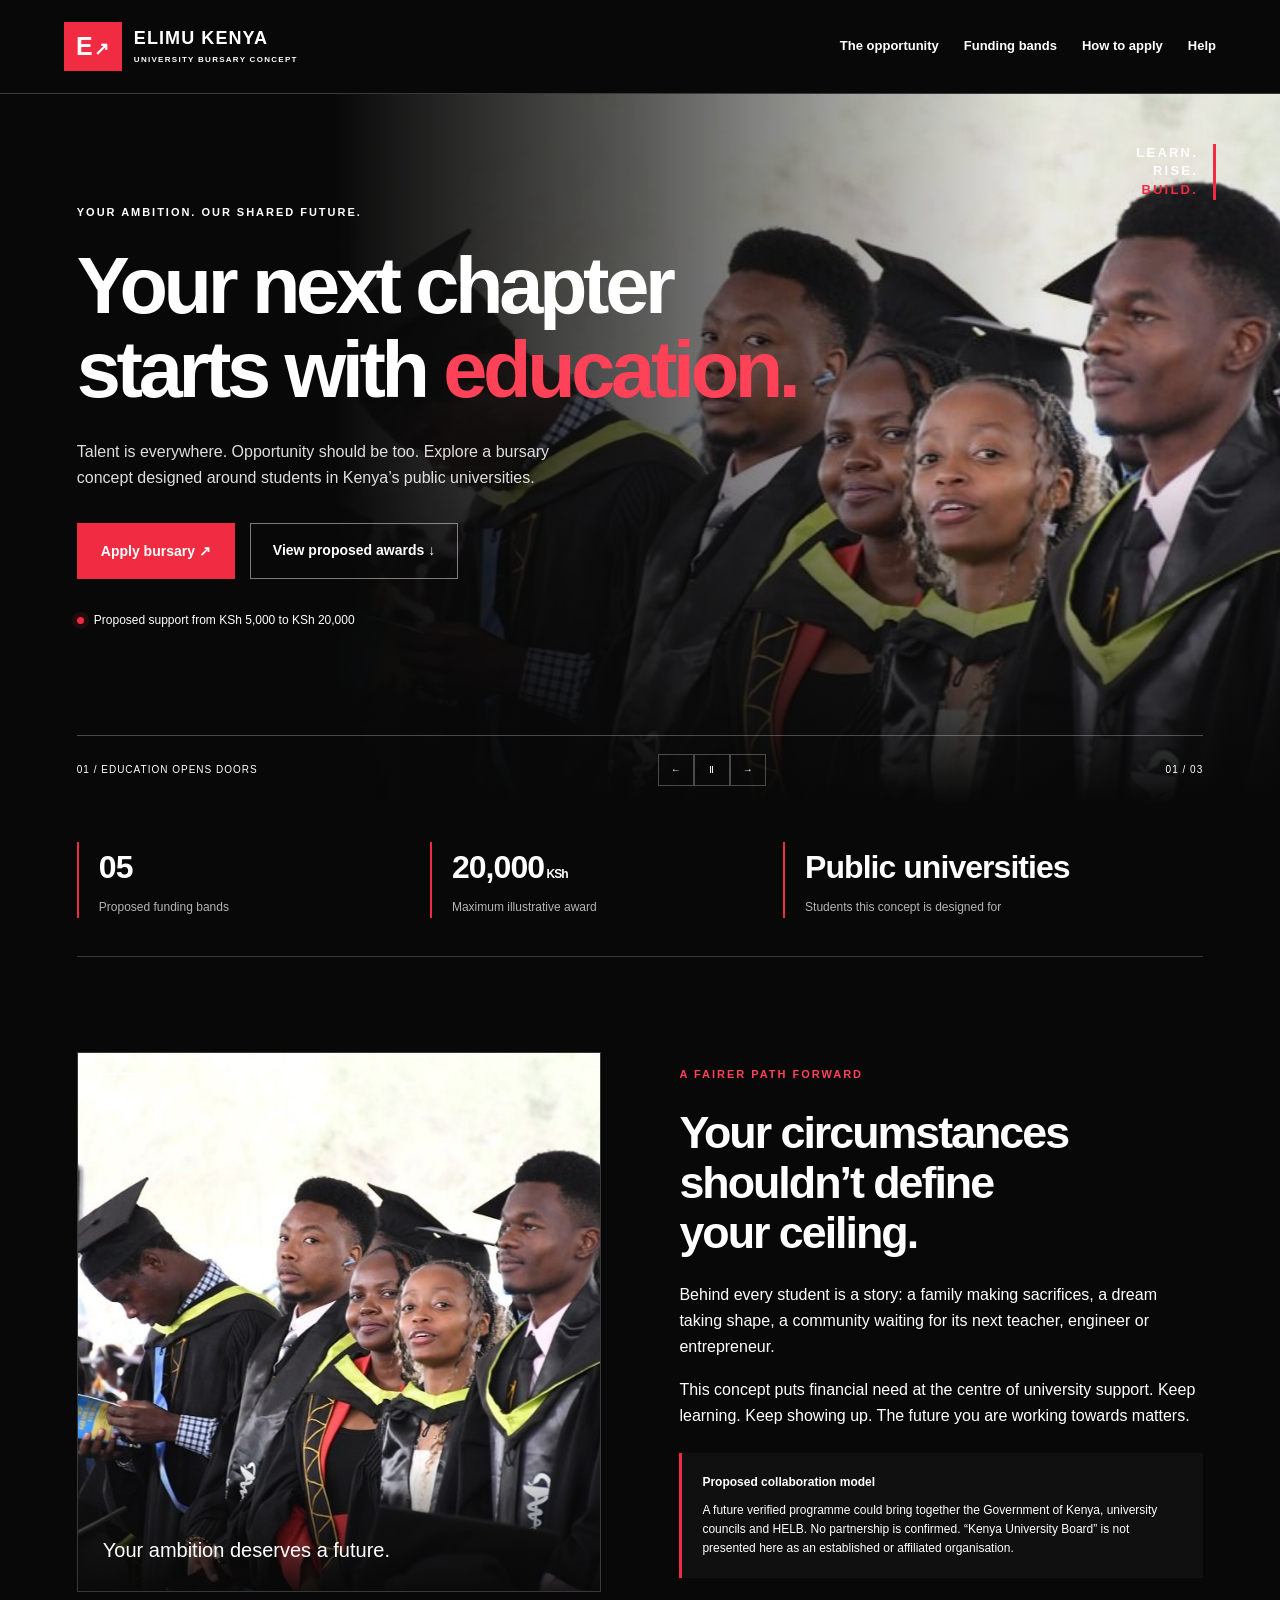
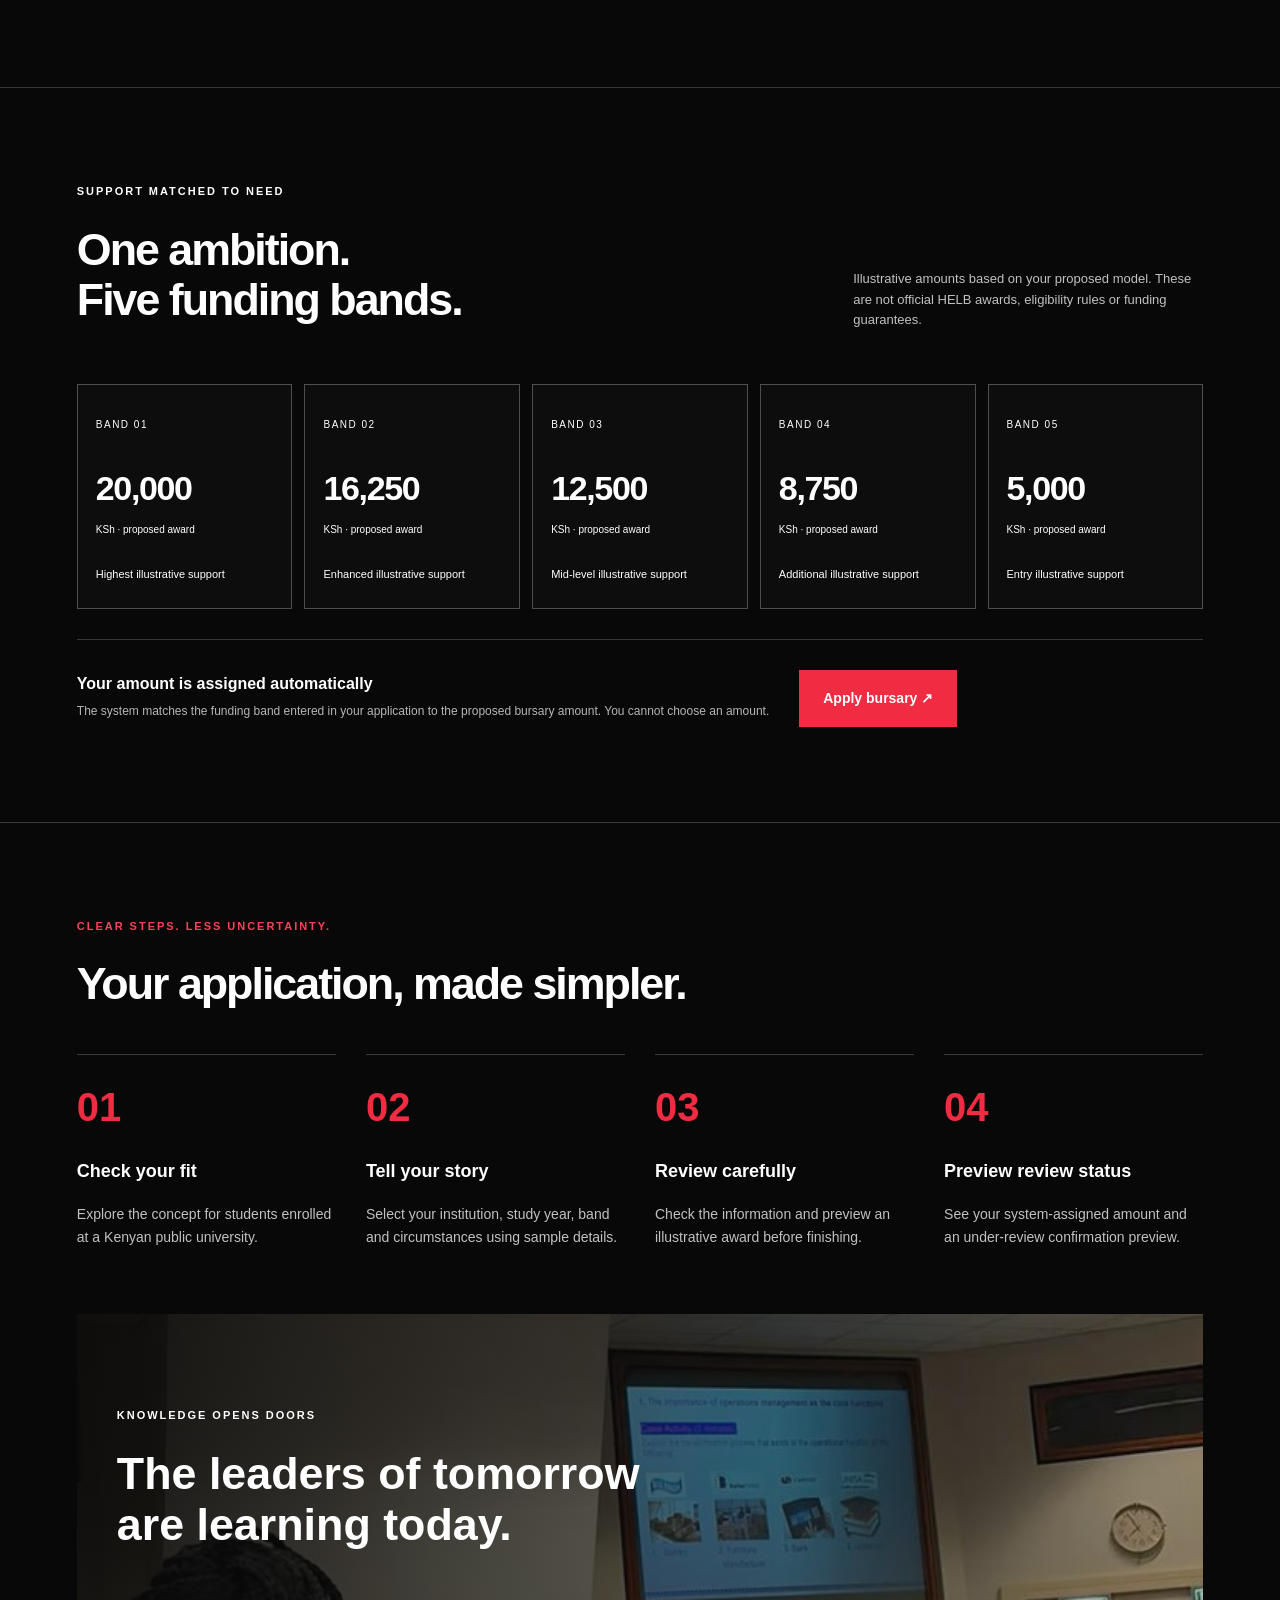
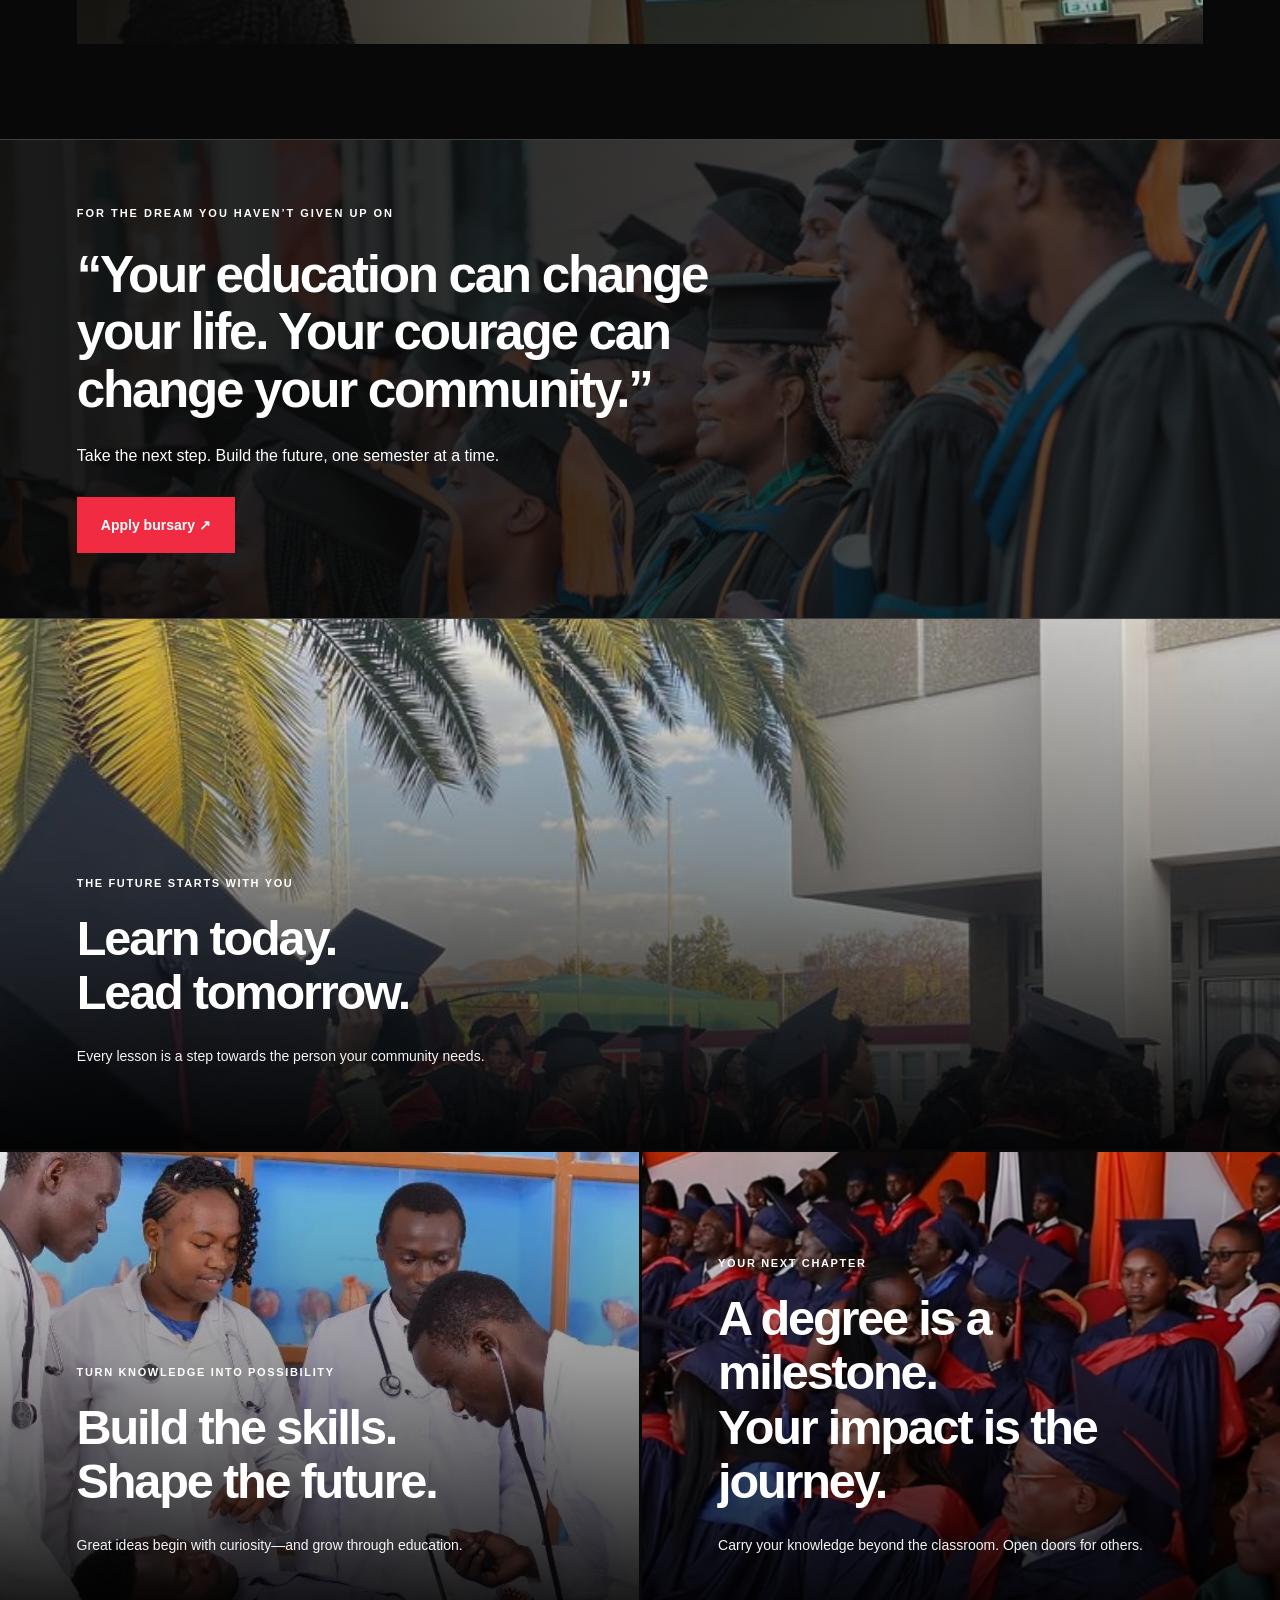
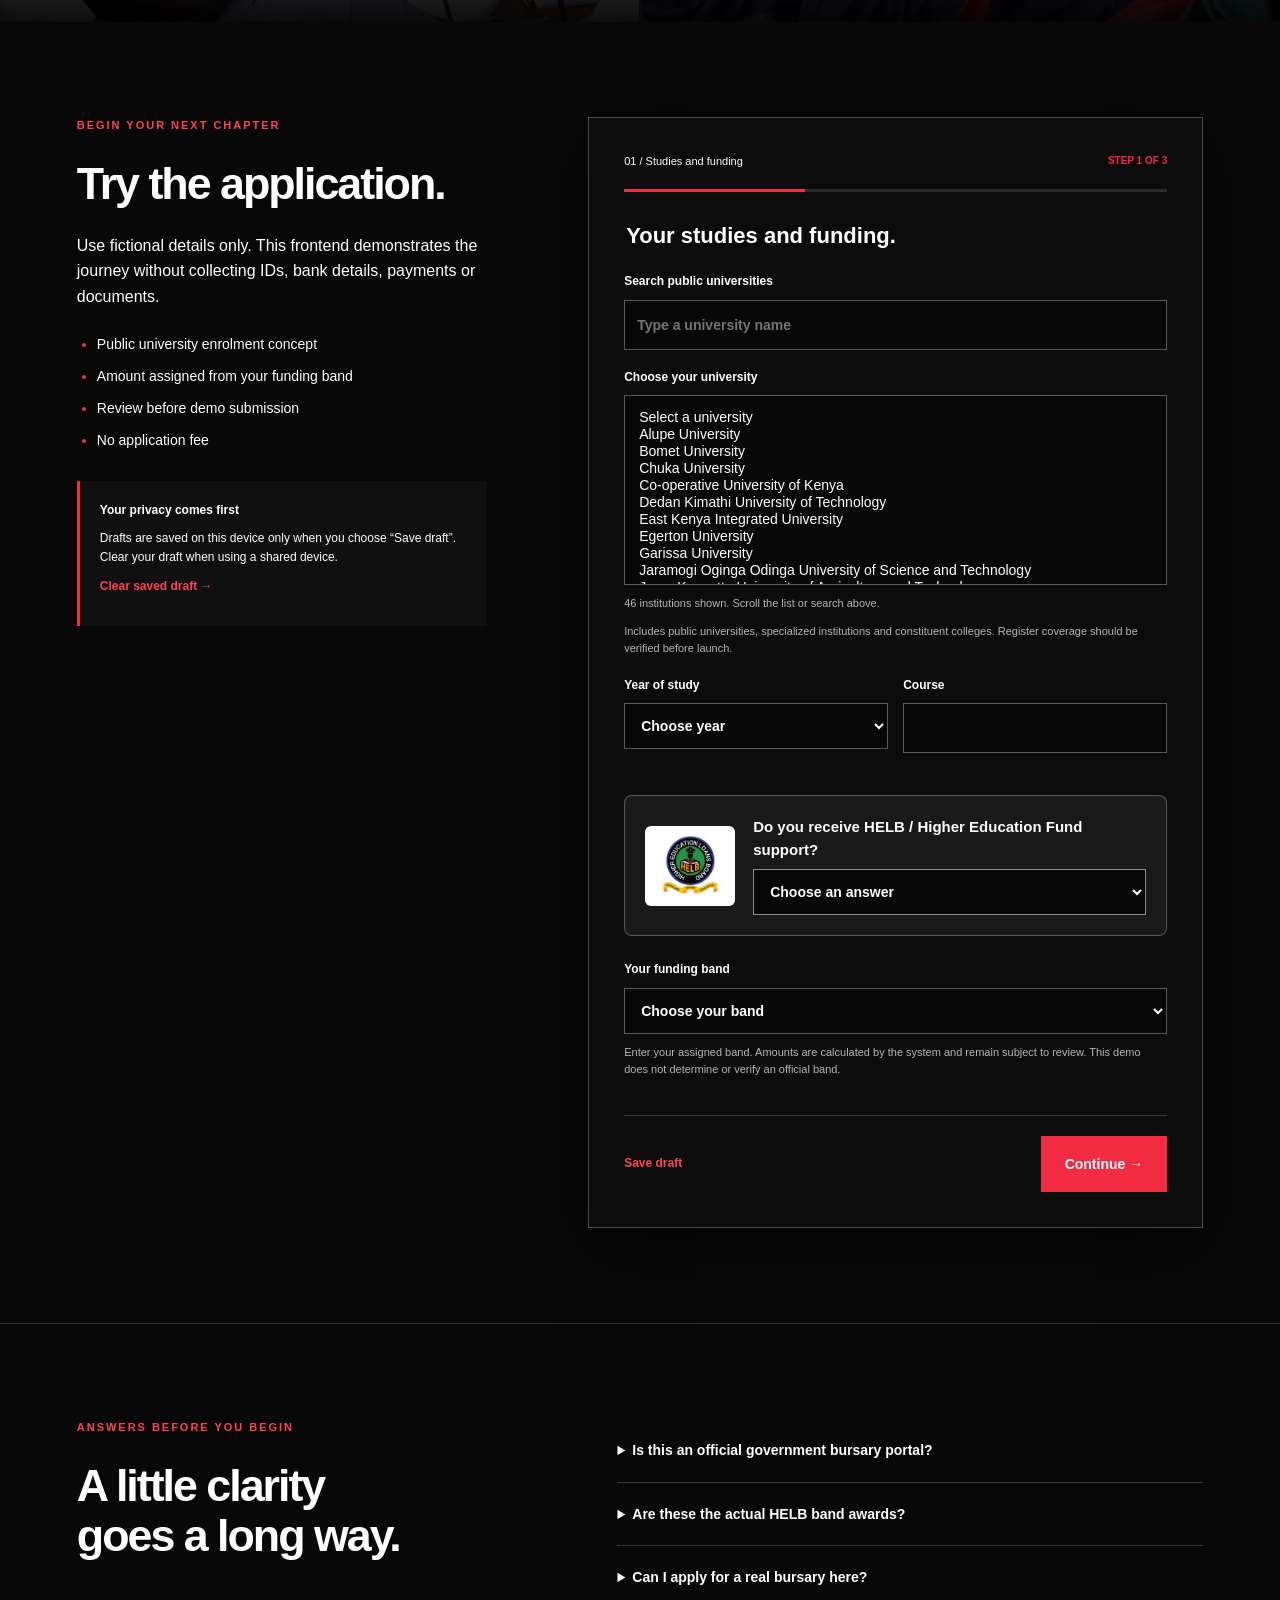
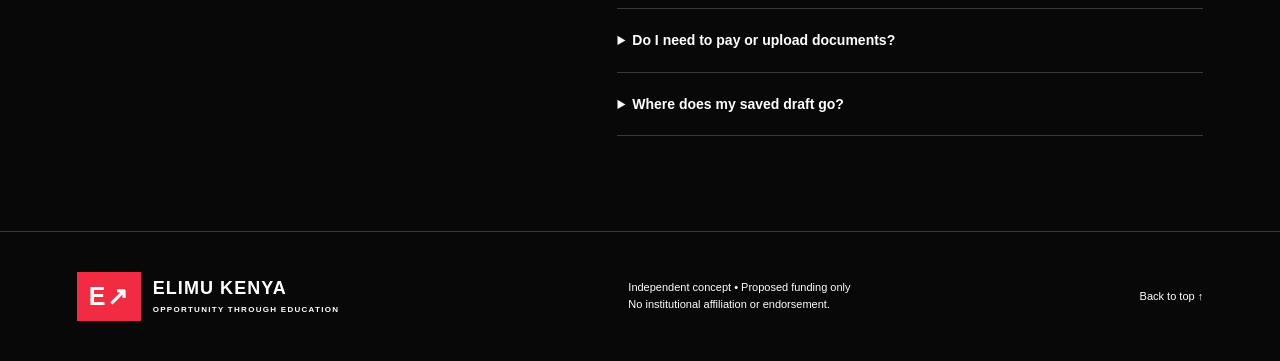
==== Elimu-Kenya-Refined/Elimu-Kenya/index.html @ ae382df0 "Add files via upload" ====
<!DOCTYPE html>

<html lang="en"><head><meta charset="utf-8"/><meta content="width=device-width,initial-scale=1" name="viewport"/><meta content="An independent Kenyan university bursary application concept. Demonstration only." name="description"/><title>Elimu Kenya | University Bursary Concept</title><link href="styles.css" rel="stylesheet"/></head><body>

<header><a class="brand" href="#home"><span class="mark">E<span>↗</span></span><span>ELIMU KENYA<small>UNIVERSITY BURSARY CONCEPT</small></span></a><button aria-controls="nav" aria-expanded="false" aria-label="Toggle navigation" id="menu">☰</button><nav id="nav"><a href="#opportunity">The opportunity</a><a href="#funding">Funding bands</a><a href="#process">How to apply</a><a href="#faq">Help</a></nav></header>
<main><section class="hero" id="home"><div class="hero-photo"><img alt="University graduates together" id="heroImage" src="assets/graduates-outdoors.jpg"/></div><div class="grid-overlay"></div><div class="hero-stamp">LEARN.<br/>RISE.<br/><span>BUILD.</span></div><div class="hero-content"><p class="eyebrow">YOUR AMBITION. OUR SHARED FUTURE.</p><h1>Your next chapter<br/>starts with <em>education.</em></h1><p class="intro">Talent is everywhere. Opportunity should be too. Explore a bursary concept designed around students in Kenya’s public universities.</p><div class="actions"><a class="button" href="#apply">Apply bursary ↗</a><a class="outline" href="#funding">View proposed awards ↓</a></div><div class="hero-note"><span class="pulse"></span>Proposed support from KSh 5,000 to KSh 20,000</div></div><div class="hero-bottom"><span>01 / EDUCATION OPENS DOORS</span><div><button aria-label="Previous photo" id="prev">←</button><button aria-label="Pause slideshow" id="pause">Ⅱ</button><button aria-label="Next photo" id="next">→</button></div><span id="slideCount">01 / 03</span></div></section>
<section class="stats"><div><b>05</b><span>Proposed funding bands</span></div><div><b>20,000<small> KSh</small></b><span>Maximum illustrative award</span></div><div><b>Public universities</b><span>Students this concept is designed for</span></div></section>
<section class="split section" id="opportunity"><div class="image-card"><img alt="University graduates together" loading="lazy" src="assets/graduates-outdoors.jpg"/><span>Your ambition deserves a future.</span></div><div><p class="eyebrow red">A FAIRER PATH FORWARD</p><h2>Your circumstances<br/>shouldn’t define<br/>your ceiling.</h2><p>Behind every student is a story: a family making sacrifices, a dream taking shape, a community waiting for its next teacher, engineer or entrepreneur.</p><p>This concept puts financial need at the centre of university support. Keep learning. Keep showing up. The future you are working towards matters.</p><div class="notice"><b>Proposed collaboration model</b><p>A future verified programme could bring together the Government of Kenya, university councils and HELB. No partnership is confirmed. “Kenya University Board” is not presented here as an established or affiliated organisation.</p></div></div></section>
<section class="funding section" id="funding"><div class="section-top"><div><p class="eyebrow">SUPPORT MATCHED TO NEED</p><h2>One ambition.<br/>Five funding bands.</h2></div><p>Illustrative amounts based on your proposed model. These are not official HELB awards, eligibility rules or funding guarantees.</p></div><div class="bands"><article class="band"><span>BAND 01</span><b>20,000</b><small>KSh · proposed award</small><p>Highest illustrative support</p></article><article class="band"><span>BAND 02</span><b>16,250</b><small>KSh · proposed award</small><p>Enhanced illustrative support</p></article><article class="band"><span>BAND 03</span><b>12,500</b><small>KSh · proposed award</small><p>Mid-level illustrative support</p></article><article class="band"><span>BAND 04</span><b>8,750</b><small>KSh · proposed award</small><p>Additional illustrative support</p></article><article class="band"><span>BAND 05</span><b>5,000</b><small>KSh · proposed award</small><p>Entry illustrative support</p></article></div><div class="calculator"><div><b>Your amount is assigned automatically</b><p>The system matches the funding band entered in your application to the proposed bursary amount. You cannot choose an amount.</p></div><a class="button" href="#apply">Apply bursary ↗</a></div></section>
<section class="section" id="process"><p class="eyebrow red">CLEAR STEPS. LESS UNCERTAINTY.</p><h2>Your application, made simpler.</h2><div class="steps"><article><span>01</span><h3>Check your fit</h3><p>Explore the concept for students enrolled at a Kenyan public university.</p></article><article><span>02</span><h3>Tell your story</h3><p>Select your institution, study year, band and circumstances using sample details.</p></article><article><span>03</span><h3>Review carefully</h3><p>Check the information and preview an illustrative award before finishing.</p></article><article><span>04</span><h3>Preview review status</h3><p>See your system-assigned amount and an under-review confirmation preview.</p></article></div><div class="learning-banner"><img alt="Students learning together" loading="lazy" src="assets/lecture-room.jpg"/><div><p class="eyebrow">KNOWLEDGE OPENS DOORS</p><h3>The leaders of tomorrow<br/>are learning today.</h3></div></div></section>
<section class="quote"><img alt="Students at a graduation ceremony" loading="lazy" src="assets/graduation-line.jpg"/><div><p class="eyebrow">FOR THE DREAM YOU HAVEN’T GIVEN UP ON</p><h2>“Your education can change<br/>your life. Your courage can<br/>change your community.”</h2><p>Take the next step. Build the future, one semester at a time.</p><a class="button" href="#apply">Apply bursary ↗</a></div></section>
<section aria-label="Education and tomorrow’s leaders" class="education-scenes"><article class="education-scene scene-wide"><img alt="Graduation procession" loading="lazy" src="assets/graduation-procession.jpg"/><div class="scene-copy"><p class="eyebrow">THE FUTURE STARTS WITH YOU</p><h2>Learn today.<br/>Lead tomorrow.</h2><p>Every lesson is a step towards the person your community needs.</p></div></article><article class="education-scene"><img alt="Students building practical skills" loading="lazy" src="assets/practical-learning.jpg"/><div class="scene-copy"><p class="eyebrow">TURN KNOWLEDGE INTO POSSIBILITY</p><h2>Build the skills.<br/>Shape the future.</h2><p>Great ideas begin with curiosity—and grow through education.</p></div></article><article class="education-scene"><img alt="Graduates celebrating achievement" loading="lazy" src="assets/graduates-ceremony.jpg"/><div class="scene-copy"><p class="eyebrow">YOUR NEXT CHAPTER</p><h2>A degree is a milestone.<br/>Your impact is the journey.</h2><p>Carry your knowledge beyond the classroom. Open doors for others.</p></div></article></section><section class="section application" id="apply"><div><p class="eyebrow red">BEGIN YOUR NEXT CHAPTER</p><h2>Try the application.</h2><p>Use fictional details only. This frontend demonstrates the journey without collecting IDs, bank details, payments or documents.</p><ul class="checklist"><li>Public university enrolment concept</li><li>Amount assigned from your funding band</li><li>Review before demo submission</li><li>No application fee</li></ul><div class="notice"><b>Your privacy comes first</b><p>Drafts are saved on this device only when you choose “Save draft”. Clear your draft when using a shared device.</p><button class="text-button" id="clearDraft">Clear saved draft →</button></div></div><div class="form-card"><div class="progress"><span id="stepLabel">01 / Student details</span><b id="stepNumber">STEP 1 OF 3</b></div><div class="progress-line"><span id="progressBar"></span></div><form id="application"><fieldset data-step="0"><legend>Your studies and funding.</legend><label>Search public universities<input aria-controls="universityList" id="universitySearch" placeholder="Type a university name" type="search"/></label><label>Choose your university<select id="universityList" name="university" required="" size="6"><option value="">Select a university</option><option>Alupe University</option><option>Bomet University</option><option>Chuka University</option><option>Co-operative University of Kenya</option><option>Dedan Kimathi University of Technology</option><option>East Kenya Integrated University</option><option>Egerton University</option><option>Garissa University</option><option>Jaramogi Oginga Odinga University of Science and Technology</option><option>Jomo Kenyatta University of Agriculture and Technology</option><option>Kaimosi Friends University</option><option>Karatina University</option><option>Kenya Advanced Institute of Science and Technology</option><option>Kenyatta University</option><option>Kibabii University</option><option>Kirinyaga University</option><option>Kisii University</option><option>Koitalel Samoei University College</option><option>Laikipia University</option><option>Maasai Mara University</option><option>Machakos University</option><option>Mama Ngina University College</option><option>Maseno University</option><option>Masinde Muliro University of Science and Technology</option><option>Meru University of Science and Technology</option><option>Moi University</option><option>Multimedia University of Kenya</option><option>Murang’a University of Technology</option><option>National Defence University-Kenya</option><option>National Intelligence and Research University</option><option>National Police Service University</option><option>Nyandarua University College</option><option>Open University of Kenya</option><option>Pwani University</option><option>Rongo University</option><option>South Eastern Kenya University</option><option>Taita Taveta University</option><option>Technical University of Kenya</option><option>Technical University of Mombasa</option><option>Tharaka University</option><option>Tom Mboya University</option><option>Turkana University College</option><option>University of Eldoret</option><option>University of Embu</option><option>University of Kabianga</option><option>University of Nairobi</option></select></label><p class="hint" id="universityCount" role="status"></p><p class="hint">Includes public universities, specialized institutions and constituent colleges. Register coverage should be verified before launch.</p><div class="form-grid"><label>Year of study<select name="year" required=""><option value="">Choose year</option><option>Year 1</option><option>Year 2</option><option>Year 3</option><option>Year 4</option><option>Year 5</option><option>Year 6</option><option>Postgraduate</option></select></label><label>Course<input maxlength="120" name="course" required="" type="text"/></label></div><div class="helb-question"><img alt="Higher Education Loans Board (HELB) logo" src="assets/helb-logo.jpg"/><label>Do you receive HELB / Higher Education Fund support?<select name="helb" required=""><option value="">Choose an answer</option><option>Yes</option><option>No</option><option>Application pending</option></select></label></div><label>Your funding band<select id="formBand" name="band" required=""><option value="">Choose your band</option><option value="1">Band 1</option><option value="2">Band 2</option><option value="3">Band 3</option><option value="4">Band 4</option><option value="5">Band 5</option></select></label><p class="hint">Enter your assigned band. Amounts are calculated by the system and remain subject to review. This demo does not determine or verify an official band.</p></fieldset><fieldset data-step="1" hidden=""><legend>Your personal and family details.</legend><label>Full name<input autocomplete="name" maxlength="120" name="student" required="" type="text"/></label><div class="form-grid"><label>Year of birth<input max="2026" maxlength="120" min="1900" name="birthYear" required="" type="number"/></label><label>Phone number<input autocomplete="tel" maxlength="120" name="phone" pattern="[+]?[0-9 ()-]{{9,20}}" required="" type="tel"/></label></div><label>Email address<input autocomplete="email" maxlength="120" name="email" required="" type="email"/></label><label>Home county<select name="county" required=""><option value="">Choose county</option><option>Baringo</option><option>Bomet</option><option>Bungoma</option><option>Busia</option><option>Elgeyo-Marakwet</option><option>Embu</option><option>Garissa</option><option>Homa Bay</option><option>Isiolo</option><option>Kajiado</option><option>Kakamega</option><option>Kericho</option><option>Kiambu</option><option>Kilifi</option><option>Kirinyaga</option><option>Kisii</option><option>Kisumu</option><option>Kitui</option><option>Kwale</option><option>Laikipia</option><option>Lamu</option><option>Machakos</option><option>Makueni</option><option>Mandera</option><option>Marsabit</option><option>Meru</option><option>Migori</option><option>Mombasa</option><option>Murang’a</option><option>Nairobi</option><option>Nakuru</option><option>Nandi</option><option>Narok</option><option>Nyamira</option><option>Nyandarua</option><option>Nyeri</option><option>Samburu</option><option>Siaya</option><option>Taita Taveta</option><option>Tana River</option><option>Tharaka-Nithi</option><option>Trans Nzoia</option><option>Turkana</option><option>Uasin Gishu</option><option>Vihiga</option><option>Wajir</option><option>West Pokot</option></select></label><div class="form-grid"><label>Sub-county<input maxlength="120" name="subcounty" required="" type="text"/></label><label>Town / village<input maxlength="120" name="town" required="" type="text"/></label><label>Location<input maxlength="120" name="location" required="" type="text"/></label><label>Sub-location<input maxlength="120" name="sublocation" required="" type="text"/></label></div><label>Parent or guardian full name<input maxlength="120" name="guardian" required="" type="text"/></label><label>Relationship<select name="relationship" required=""><option value="">Choose relationship</option><option>Mother</option><option>Father</option><option>Guardian</option></select></label><label>Financial circumstances<select name="condition" required=""><option value="">Choose circumstance</option><option>Low household income</option><option>Loss of household income</option><option>Additional learning or accessibility costs</option><option>Limited family support</option><option>Other financial challenges</option></select></label><label>Additional information (optional)<textarea maxlength="600" name="story" placeholder="Use fictional details for this demo." rows="3"></textarea></label></fieldset><fieldset data-step="2" hidden=""><legend>Review your application.</legend><dl id="review"></dl><label class="checkbox"><input name="consent" required="" type="checkbox"/> I confirm these sample details and understand this is a demo with no real submission or email notifications.</label></fieldset><p id="formStatus" role="status"></p><div class="form-actions"><button class="outline dark" hidden="" id="back" type="button">← Back</button><button class="text-button" id="save" type="button">Save draft</button><button class="button" id="continue" type="button">Continue →</button></div></form><div hidden="" id="success"><span class="success-icon">✓</span><p class="eyebrow red">APPLICATION RECEIVED · DEMO</p><h3>Your application is under review.</h3><div class="assigned-award"><span>System-assigned proposed bursary</span><strong id="successAmount"></strong></div><p id="successMessage"></p><p id="reference"></p><p class="hint">This is a preview of the confirmation flow. No application has been transmitted, no review is taking place and no email has been sent. Funding and payment dates require approval.</p><button class="button" id="print">Print receipt</button><button class="text-button" id="restart">Start again →</button></div></div></section>
<section class="section faq" id="faq"><div><p class="eyebrow red">ANSWERS BEFORE YOU BEGIN</p><h2>A little clarity<br/>goes a long way.</h2></div><div><details><summary>Is this an official government bursary portal?</summary><p>No. Elimu Kenya is an independent design prototype. It is not affiliated with the Government of Kenya, HELB or a university council.</p></details><details><summary>Are these the actual HELB band awards?</summary><p>No. These five amounts are illustrative figures requested for this concept. They are not official loan, scholarship or bursary entitlements.</p></details><details><summary>Can I apply for a real bursary here?</summary><p>No. This frontend only creates a demo receipt in your browser. Check funding opportunities directly with your university or the relevant official institution.</p></details><details><summary>Do I need to pay or upload documents?</summary><p>No. This demo requests no fees, ID copies, banking information or uploads.</p></details><details><summary>Where does my saved draft go?</summary><p>Only into this browser’s local storage when you press Save draft. Clear it using the button beside the application form.</p></details></div></section></main><footer><a class="brand" href="#home"><span class="mark">E↗</span><span>ELIMU KENYA<small>OPPORTUNITY THROUGH EDUCATION</small></span></a><p>Independent concept • Proposed funding only<br/>No institutional affiliation or endorsement.</p><a href="#home">Back to top ↑</a></footer><script src="app.js"></script></body></html>
---- Elimu-Kenya-Refined/Elimu-Kenya/styles.css ----
:root{--red:#ce182c;--black:#111;--white:#fff}*{box-sizing:border-box}html{scroll-behavior:smooth;scroll-padding-top:105px}body{margin:0;font-family:Arial,Helvetica,sans-serif;color:var(--black);background:white;line-height:1.6}a{color:inherit;text-decoration:none}button,input,select,textarea{font:inherit}button,a,input,select,textarea{outline-offset:5px}button{cursor:pointer}img{width:100%;height:100%;object-fit:cover;filter:grayscale(1)}.demo{background:#111;color:white;text-align:center;font-size:11px;letter-spacing:.06em;padding:9px 15px}header{padding:23px 5%;display:flex;align-items:center;justify-content:space-between;border-bottom:1px solid #1112;background:white;position:sticky;top:0;z-index:20}.brand{display:flex;gap:12px;align-items:center;font-weight:800;letter-spacing:.06em;font-size:18px;line-height:1.3}.brand small{display:block;font-size:8px;letter-spacing:.16em;margin-top:5px}.mark{background:var(--red);color:white;padding:8px 12px;font-size:25px}.mark span{font-size:18px}nav{display:flex;align-items:center;gap:25px;font-size:13px;font-weight:bold}.button{display:inline-flex;align-items:center;justify-content:center;background:var(--red);color:white;border:1px solid var(--red);padding:16px 23px;font-weight:bold;font-size:14px;transition:transform .2s,background .2s}.button:hover{background:#a60e20;transform:translateY(-2px)}.small{padding:12px 16px;font-size:12px}#menu{display:none}.hero{background:#111;color:white;position:relative;min-height:650px;overflow:hidden}.hero-photo{position:absolute;inset:0 0 0 30%}.hero-photo:after{content:'';position:absolute;inset:0;background:linear-gradient(90deg,#111 0%,#111a 45%,#1114),linear-gradient(0deg,#111b,transparent 40%)}.hero-photo img{animation:drift 12s ease-in-out infinite alternate;transition:opacity .25s}.grid-overlay{position:absolute;inset:0;background-image:linear-gradient(#fff05 1px,transparent 1px),linear-gradient(90deg,#fff05 1px,transparent 1px);background-size:80px 80px;pointer-events:none}.hero-content{position:relative;padding:80px 6% 100px;max-width:920px}.eyebrow{font-size:11px;letter-spacing:.18em;font-weight:800;margin:0 0 23px}.red{color:var(--red)}h1{font-size:clamp(43px,5.6vw,78px);line-height:1.06;letter-spacing:-.055em;margin:0 0 27px}em{font-style:normal;color:var(--red)}.intro{max-width:490px;font-size:16px;color:#fffd}.actions{display:flex;gap:15px;margin:32px 0}.outline{display:inline-flex;padding:15px 22px;border:1px solid #fff7;background:transparent;color:white;font-weight:bold;font-size:14px}.hero-note{font-size:12px;display:flex;align-items:center;gap:10px}.pulse{width:7px;height:7px;background:var(--red);border-radius:50%;box-shadow:0 0 0 5px #ce182c22}.hero-bottom{position:absolute;bottom:0;left:6%;right:6%;padding:18px 0;display:flex;justify-content:space-between;align-items:center;border-top:1px solid #fff4;font-size:10px;letter-spacing:.1em}.hero-bottom button{background:transparent;color:white;border:1px solid #fff4;width:36px;height:32px}.stats{display:grid;grid-template-columns:1fr 1fr 1.3fr;margin:0 6%;border-bottom:1px solid #1113;padding:35px 0;gap:30px}.stats b{display:block;font-size:28px;letter-spacing:-.03em}.stats small{font-size:12px}.stats span{font-size:12px;opacity:.7}.section{padding:85px 6%}h2{font-size:clamp(32px,3.5vw,49px);line-height:1.12;letter-spacing:-.045em;margin:0 0 25px}p{margin:0 0 18px}.split{display:grid;grid-template-columns:1fr 1fr;gap:8%;align-items:center}.image-card{height:520px;position:relative;overflow:hidden}.image-card img{transition:transform .6s}.image-card:hover img{transform:scale(1.04)}.image-card span{position:absolute;bottom:0;left:0;right:0;background:#111;padding:20px;color:white;font-size:10px;letter-spacing:.1em}.notice{border-left:3px solid var(--red);background:#11105;padding:20px;margin-top:25px;font-size:12px}.notice p{margin:8px 0 0}.funding{background:#111;color:white}.section-top{display:flex;justify-content:space-between;gap:40px;align-items:end;margin-bottom:35px}.section-top>p{max-width:350px;font-size:13px;opacity:.75}.bands{display:grid;grid-template-columns:repeat(5,1fr);gap:12px}.band{background:transparent;color:white;border:1px solid #fff4;text-align:left;padding:25px 18px;transition:background .2s}.band.active,.band:hover{background:var(--red);border-color:var(--red)}.band span{font-size:10px;letter-spacing:.15em}.band b{display:block;font-size:32px;margin-top:25px;letter-spacing:-.04em}.band small{font-size:10px}.band p{font-size:11px;margin:25px 0 0}.calculator{margin-top:30px;display:flex;align-items:center;gap:30px;border-top:1px solid #fff3;padding-top:30px}.calculator p{font-size:12px;margin:5px 0;opacity:.7}.calculator output{font-size:28px;font-weight:bold;white-space:nowrap;margin-left:auto}.steps{display:grid;grid-template-columns:repeat(4,1fr);gap:30px;margin-top:45px}.steps article{border-top:1px solid #1113;padding-top:20px}.steps span{color:var(--red);font-size:28px;font-weight:bold}.steps h3{font-size:18px}.steps p{font-size:14px;opacity:.75}.quote{position:relative;min-height:400px;background:#111;color:white;display:flex;align-items:center;overflow:hidden}.quote img{position:absolute;inset:0;opacity:.3}.quote div{position:relative;padding:65px 6%}.quote h2{font-size:clamp(32px,4vw,55px)}.quote p:last-child{font-size:14px}.application{display:grid;grid-template-columns:.8fr 1.2fr;gap:9%}.checklist{padding-left:20px;font-size:14px;line-height:2.3}.checklist li::marker{color:var(--red)}.form-card{border:1px solid #1113;padding:35px}.progress{display:flex;justify-content:space-between;font-size:11px;gap:15px}.progress b{color:var(--red);font-size:10px}.progress-line{height:3px;background:#1111;margin:18px 0 30px}.progress-line span{display:block;background:var(--red);height:100%;width:33.33%;transition:width .3s}fieldset{padding:0;border:0;margin:0}legend{font-size:22px;line-height:1.3;font-weight:bold;margin-bottom:22px}label{display:block;font-size:12px;font-weight:bold;margin-bottom:18px}input,select,textarea{display:block;width:100%;margin-top:8px;padding:13px 12px;border:1px solid #1114;background:white;color:#111;border-radius:0;font-size:14px}textarea{resize:vertical}.hint{font-size:11px;opacity:.7;margin-top:-8px}.form-grid{display:grid;grid-template-columns:1fr 1fr;gap:15px}.form-actions{display:flex;align-items:center;justify-content:space-between;gap:10px;border-top:1px solid #1112;padding-top:20px}.text-button{border:0;background:transparent;color:var(--red);padding:10px 0;font-size:12px;font-weight:bold}.dark{color:#111;border-color:#1114;padding:10px}.checkbox{display:flex;gap:12px;align-items:flex-start;font-weight:normal}.checkbox input{width:17px;margin-top:3px;accent-color:var(--red)}dl{font-size:13px}dt{opacity:.6;margin-top:15px}dd{margin:0;font-weight:bold;overflow-wrap:anywhere}#formStatus{font-size:12px;color:var(--red)}.success-icon{font-size:45px;color:var(--red)}.faq{display:grid;grid-template-columns:1fr 1.3fr;gap:8%;border-top:1px solid #1112}details{border-bottom:1px solid #1113;padding:20px 0}summary{cursor:pointer;font-weight:bold;font-size:14px}details p{margin:15px 0 0;font-size:13px;opacity:.8}footer{background:#111;color:white;padding:40px 6%;display:flex;align-items:center;justify-content:space-between;gap:25px}footer p,footer>a:last-child{font-size:11px;margin:0}[hidden]{display:none!important}@keyframes drift{from{transform:scale(1)}to{transform:scale(1.07)}}@media(max-width:1000px){nav{gap:14px}nav a{font-size:11px}.bands{gap:7px}.band{padding:18px 12px}.band b{font-size:25px}.calculator{flex-wrap:wrap}.calculator output{margin-left:0}.application{gap:5%}.form-card{padding:25px}}@media(max-width:760px){header{padding:18px 6%}.brand{font-size:15px}#menu{display:block;border:1px solid #1112;background:white;padding:5px 10px}nav{display:none;position:absolute;top:100%;left:0;right:0;background:white;padding:20px 6%;border-bottom:1px solid #1113;flex-direction:column;align-items:stretch}nav.open{display:flex}nav a{font-size:14px}.hero-content{padding-top:65px}.hero-photo{left:0;opacity:.65}.hero{min-height:620px}.actions{flex-wrap:wrap}.hero-bottom>span:first-child{max-width:120px}.stats{grid-template-columns:1fr 1fr;gap:20px}.stats>div:last-child{grid-column:1/-1}.stats b{font-size:25px}.section{padding:55px 6%}.split,.application,.faq{grid-template-columns:1fr;gap:35px}.image-card{height:360px}.section-top{display:block}.bands{grid-template-columns:1fr 1fr}.band:last-child{grid-column:1/-1}.band b{margin-top:10px}.band p{margin-top:12px}.calculator{gap:18px}.steps{grid-template-columns:1fr 1fr;gap:20px}.form-grid{grid-template-columns:1fr}.form-card{padding:23px 18px}footer{flex-direction:column;align-items:flex-start}.demo{font-size:9px}.form-actions{flex-wrap:wrap}.quote div{padding:50px 6%}}@media(prefers-reduced-motion:reduce){html{scroll-behavior:auto}*,*:before,*:after{animation:none!important;transition:none!important}}@media print{header,.demo,main>section:not(.application),footer,.application>div:first-child,#application,.progress,.progress-line,#print,#restart{display:none!important}.application{display:block;padding:0}.form-card{border:0}#success{display:block!important}}
/* Full-colour editorial redesign */
:root{--red:#f02b42;--black:#080808;--white:#fff;color-scheme:dark}body{background:#080808;color:#fff}img{filter:none}header{background:#080808;border-bottom:1px solid #fff3;padding:22px 5%}.demo{background:#f02b42;color:#fff;font-weight:700}.mark{background:#f02b42}.hero{min-height:710px;background:#080808}.hero-photo{inset:0 0 0 26%}.hero-photo:after{background:linear-gradient(90deg,#080808 0%,#080808ad 32%,#08080818 75%),linear-gradient(0deg,#080808 0%,transparent 45%)}.hero-photo img{object-position:center 35%}.hero-content{padding-top:110px;padding-bottom:135px}.hero h1{font-size:clamp(48px,6.2vw,86px)}.hero-stamp{position:absolute;right:5%;top:50px;text-align:right;font-size:13px;line-height:1.45;font-weight:900;letter-spacing:.17em;border-right:3px solid var(--red);padding-right:15px}.hero-stamp span{color:var(--red)}.grid-overlay{opacity:.45}.stats{border-color:#fff3;padding:38px 0}.stats b{font-size:32px}.stats div{border-left:2px solid var(--red);padding-left:20px}.section{padding-top:95px;padding-bottom:95px}.split{gap:7%}.image-card{height:540px;border:1px solid #fff3}.image-card:before{content:'';position:absolute;top:20px;left:20px;width:40px;height:40px;border-top:2px solid white;border-left:2px solid white;z-index:2}.image-card span{background:#080808eb;border-top:1px solid #fff3}.notice{background:#ffffff08;border-left:3px solid var(--red);color:#fff}.funding{background:#080808;border-top:1px solid #fff3;border-bottom:1px solid #fff3}.band{background:#ffffff05;min-height:215px}.band b{font-size:34px}.band.active{box-shadow:inset 0 0 0 1px #fff4}.steps article{border-color:#fff3}.steps span{font-size:40px}.quote{min-height:480px;border-top:1px solid #fff3;border-bottom:1px solid #fff3}.quote img{opacity:.55;object-position:center 40%}.quote:after{content:'';position:absolute;inset:0;background:linear-gradient(90deg,#080808dc,#08080850)}.quote div{z-index:1}.form-card{border-color:#fff4;background:#ffffff04;box-shadow:0 20px 70px #0009}.progress-line{background:#fff2}input,select,textarea{background:#080808;color:#fff;border-color:#fff5}input:focus,select:focus,textarea:focus{outline:2px solid var(--red)}.dark{color:#fff;border-color:#fff5}.form-actions{border-color:#fff3}.faq{border-color:#fff3}details{border-color:#fff3}#closeLightbox{position:absolute;top:12px;right:12px;background:#080808;color:white;border:1px solid #fff6;width:40px;height:40px;font-size:24px}footer{border-top:1px solid #fff3;background:#080808}nav a:hover{color:var(--red)}nav .button:hover{color:white}.outline:hover{border-color:var(--red)}.button{background:#f02b42;border-color:#f02b42}.button:hover{background:#c6142a}.red,.text-button,em{color:#ff4257}
@media(min-width:1400px){.section,header,.hero-content,footer{padding-left:max(6%,calc((100vw - 1320px)/2));padding-right:max(6%,calc((100vw - 1320px)/2))}}@media(max-width:1100px){nav{gap:12px}nav>a:nth-child(3){display:none}.band b{font-size:27px}}@media(max-width:760px){#menu{background:#080808;color:white;border-color:#fff5}nav{background:#080808;border-color:#fff3}nav>a:nth-child(3){display:block}.hero{min-height:690px}.hero-photo{inset:0;opacity:1}.hero-photo:after{background:linear-gradient(90deg,#080808dc,#08080865),linear-gradient(0deg,#080808,transparent)}.hero-stamp{top:25px;font-size:10px}.hero-content{padding-top:100px}.section{padding-top:60px;padding-bottom:60px}.image-card{height:410px}.band{min-height:180px}.stats b{font-size:25px}.quote{min-height:400px}}@media(max-width:420px){.hero h1{font-size:47px}}@media print{body,.form-card{background:white;color:black}.success-icon{color:black}}

.band{cursor:default}.helb-question{display:flex;gap:16px;align-items:center;padding:16px;background:#f6f6f6;margin:20px 0}.helb-question img{width:85px;height:70px;object-fit:contain;filter:none}.helb-question label{flex:1;margin:0}.assigned-award{background:#fff1f2;border-left:4px solid var(--red);padding:20px;margin:20px 0}.assigned-award span{display:block;font-size:13px}.assigned-award strong{display:block;font-size:34px;color:var(--red)}#universityList{min-height:190px}#review dd{overflow-wrap:anywhere}#successMessage{overflow-wrap:anywhere}@media(max-width:600px){.helb-question{flex-direction:column;align-items:flex-start}}@media print{body *{visibility:hidden}#success,#success *{visibility:visible}#success{position:absolute;left:0;top:0;width:100%;padding:30px}#success button{display:none}}

/* Photography integrated into the page, with text on the images. */
.education-scenes{display:grid;grid-template-columns:1fr 1fr;gap:3px;background:#080808}.education-scene{position:relative;min-height:470px;overflow:hidden;display:flex;align-items:flex-end}.education-scene.scene-wide{grid-column:1/-1;min-height:530px}.education-scene>img{position:absolute;inset:0;object-fit:cover;object-position:center 35%}.education-scene:after{content:"";position:absolute;inset:0;background:linear-gradient(0deg,rgba(0,0,0,.94),rgba(0,0,0,.4) 55%,rgba(0,0,0,.08))}.scene-copy{position:relative;z-index:1;padding:48px 12%;max-width:800px;color:#fff}.scene-wide .scene-copy{padding:64px 6%}.scene-copy h2{font-size:clamp(30px,3.8vw,54px);line-height:1.12}.scene-copy p:last-child{font-size:14px;max-width:470px;color:#f4f4f4}.scene-copy .eyebrow{color:#fff;letter-spacing:.15em;margin-bottom:18px}.learning-banner{position:relative;min-height:330px;margin-top:48px;overflow:hidden;display:flex;align-items:center}.learning-banner>img{position:absolute;inset:0;object-fit:cover}.learning-banner:after{content:"";position:absolute;inset:0;background:linear-gradient(90deg,#080808e8,#08080845)}.learning-banner>div{position:relative;z-index:1;padding:40px;color:#fff}.learning-banner h3{font-size:clamp(28px,3.5vw,45px);line-height:1.15;margin:0}.image-card span{background:linear-gradient(0deg,#080808ed,transparent);padding:70px 25px 25px;font-size:20px;letter-spacing:0;border:0}.helb-question{background:#191919;border:1px solid #ffffff45;padding:20px;border-radius:8px;display:flex;gap:18px;align-items:center;margin:24px 0}.helb-question label{color:#fff!important;font-size:15px;line-height:1.5;font-weight:700;flex:1;margin:0}.helb-question img{width:90px;height:80px;object-fit:contain;background:#fff;padding:10px;border-radius:6px}.helb-question select{color:#fff;background:#080808;border:1px solid #fff8}.assigned-award{background:#191919;border-left:4px solid var(--red);color:#fff}.assigned-award strong{color:#ff6374}.quote .button{margin-top:10px}.education-scenes img{transition:transform .7s}.education-scene:hover>img{transform:scale(1.025)}@media(max-width:760px){.education-scenes{grid-template-columns:1fr}.education-scene.scene-wide{grid-column:auto;min-height:460px}.education-scene{min-height:410px}.scene-copy,.scene-wide .scene-copy{padding:36px 6%}.learning-banner>div{padding:28px}.helb-question{align-items:flex-start;flex-direction:column}.helb-question label{width:100%}}@media print{.education-scenes,.learning-banner{display:none!important}}
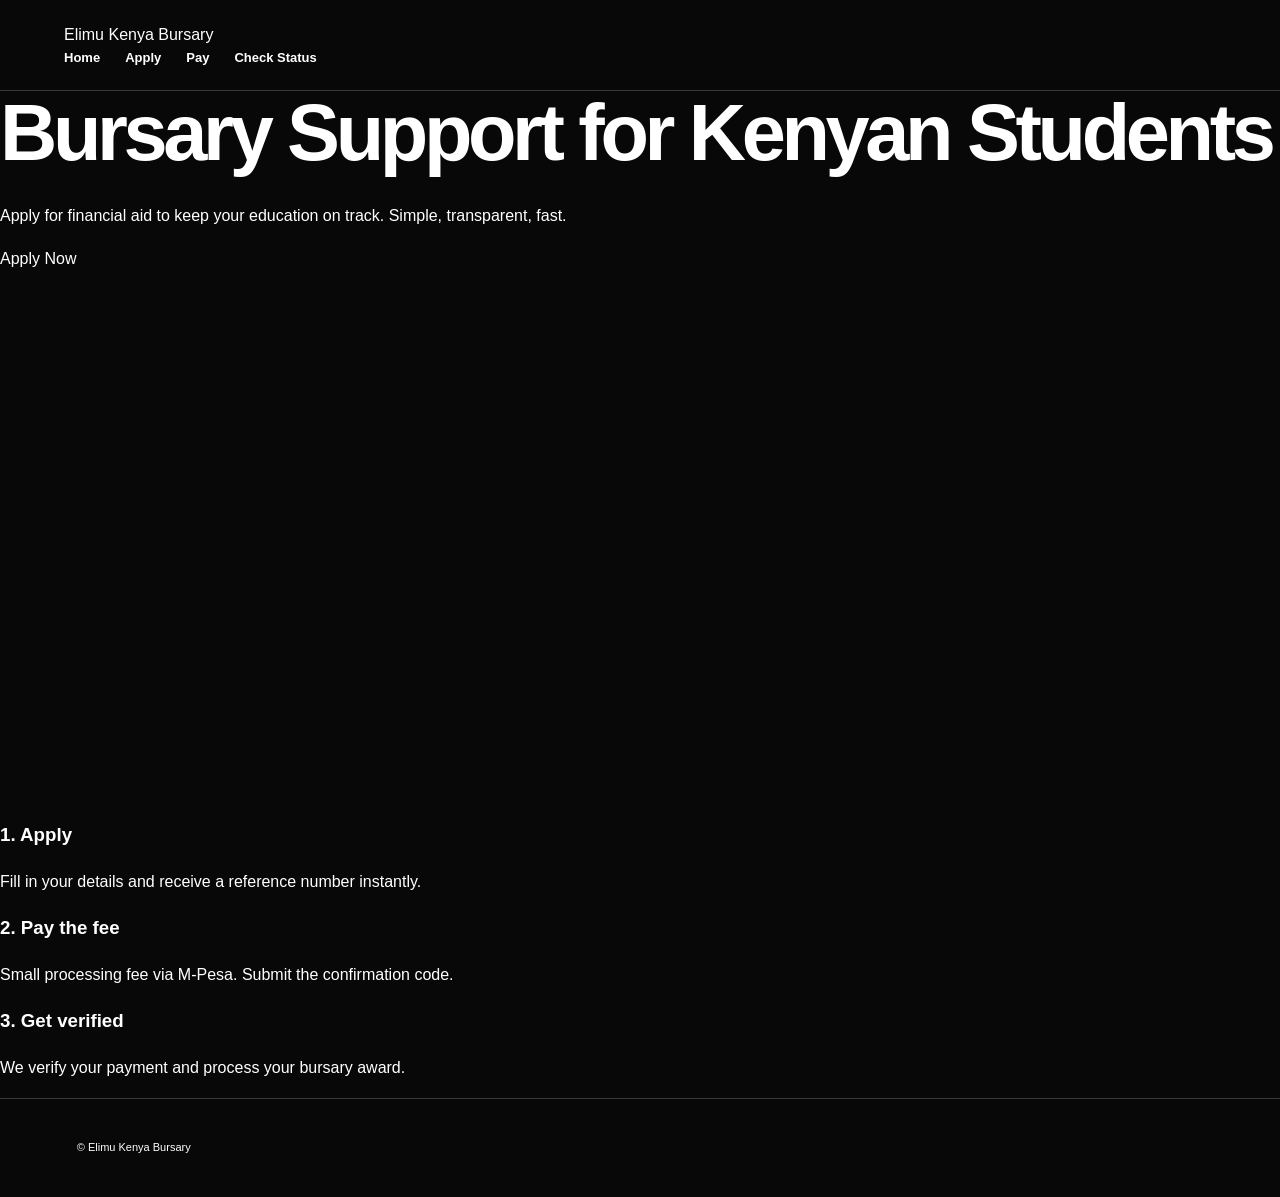
==== commit 9bd8f1a2: "Update index.html" ====
--- a/Elimu-Kenya-Refined/Elimu-Kenya/index.html
+++ b/Elimu-Kenya-Refined/Elimu-Kenya/index.html
@@ -1,13 +1,53 @@
 <!DOCTYPE html>
+<html lang="en">
+<head>
+<meta charset="UTF-8">
+<meta name="viewport" content="width=device-width, initial-scale=1.0">
+<title>Elimu Kenya Bursary</title>
+<link rel="stylesheet" href="styles.css">
+</head>
+<body>
+<header class="site-header">
+  <div class="container">
+    <a href="index.html" class="logo">Elimu Kenya Bursary</a>
+    <nav>
+      <a href="index.html">Home</a>
+      <a href="apply.html">Apply</a>
+      <a href="pay.html">Pay</a>
+      <a href="status.html">Check Status</a>
+    </nav>
+  </div>
+</header>
 
-<html lang="en"><head><meta charset="utf-8"/><meta content="width=device-width,initial-scale=1" name="viewport"/><meta content="An independent Kenyan university bursary application concept. Demonstration only." name="description"/><title>Elimu Kenya | University Bursary Concept</title><link href="styles.css" rel="stylesheet"/></head><body>
+<main>
+  <section class="hero">
+    <div class="container">
+      <h1>Bursary Support for Kenyan Students</h1>
+      <p>Apply for financial aid to keep your education on track. Simple, transparent, fast.</p>
+      <a href="apply.html" class="btn-primary">Apply Now</a>
+    </div>
+  </section>
 
-<header><a class="brand" href="#home"><span class="mark">E<span>↗</span></span><span>ELIMU KENYA<small>UNIVERSITY BURSARY CONCEPT</small></span></a><button aria-controls="nav" aria-expanded="false" aria-label="Toggle navigation" id="menu">☰</button><nav id="nav"><a href="#opportunity">The opportunity</a><a href="#funding">Funding bands</a><a href="#process">How to apply</a><a href="#faq">Help</a></nav></header>
-<main><section class="hero" id="home"><div class="hero-photo"><img alt="University graduates together" id="heroImage" src="assets/graduates-outdoors.jpg"/></div><div class="grid-overlay"></div><div class="hero-stamp">LEARN.<br/>RISE.<br/><span>BUILD.</span></div><div class="hero-content"><p class="eyebrow">YOUR AMBITION. OUR SHARED FUTURE.</p><h1>Your next chapter<br/>starts with <em>education.</em></h1><p class="intro">Talent is everywhere. Opportunity should be too. Explore a bursary concept designed around students in Kenya’s public universities.</p><div class="actions"><a class="button" href="#apply">Apply bursary ↗</a><a class="outline" href="#funding">View proposed awards ↓</a></div><div class="hero-note"><span class="pulse"></span>Proposed support from KSh 5,000 to KSh 20,000</div></div><div class="hero-bottom"><span>01 / EDUCATION OPENS DOORS</span><div><button aria-label="Previous photo" id="prev">←</button><button aria-label="Pause slideshow" id="pause">Ⅱ</button><button aria-label="Next photo" id="next">→</button></div><span id="slideCount">01 / 03</span></div></section>
-<section class="stats"><div><b>05</b><span>Proposed funding bands</span></div><div><b>20,000<small> KSh</small></b><span>Maximum illustrative award</span></div><div><b>Public universities</b><span>Students this concept is designed for</span></div></section>
-<section class="split section" id="opportunity"><div class="image-card"><img alt="University graduates together" loading="lazy" src="assets/graduates-outdoors.jpg"/><span>Your ambition deserves a future.</span></div><div><p class="eyebrow red">A FAIRER PATH FORWARD</p><h2>Your circumstances<br/>shouldn’t define<br/>your ceiling.</h2><p>Behind every student is a story: a family making sacrifices, a dream taking shape, a community waiting for its next teacher, engineer or entrepreneur.</p><p>This concept puts financial need at the centre of university support. Keep learning. Keep showing up. The future you are working towards matters.</p><div class="notice"><b>Proposed collaboration model</b><p>A future verified programme could bring together the Government of Kenya, university councils and HELB. No partnership is confirmed. “Kenya University Board” is not presented here as an established or affiliated organisation.</p></div></div></section>
-<section class="funding section" id="funding"><div class="section-top"><div><p class="eyebrow">SUPPORT MATCHED TO NEED</p><h2>One ambition.<br/>Five funding bands.</h2></div><p>Illustrative amounts based on your proposed model. These are not official HELB awards, eligibility rules or funding guarantees.</p></div><div class="bands"><article class="band"><span>BAND 01</span><b>20,000</b><small>KSh · proposed award</small><p>Highest illustrative support</p></article><article class="band"><span>BAND 02</span><b>16,250</b><small>KSh · proposed award</small><p>Enhanced illustrative support</p></article><article class="band"><span>BAND 03</span><b>12,500</b><small>KSh · proposed award</small><p>Mid-level illustrative support</p></article><article class="band"><span>BAND 04</span><b>8,750</b><small>KSh · proposed award</small><p>Additional illustrative support</p></article><article class="band"><span>BAND 05</span><b>5,000</b><small>KSh · proposed award</small><p>Entry illustrative support</p></article></div><div class="calculator"><div><b>Your amount is assigned automatically</b><p>The system matches the funding band entered in your application to the proposed bursary amount. You cannot choose an amount.</p></div><a class="button" href="#apply">Apply bursary ↗</a></div></section>
-<section class="section" id="process"><p class="eyebrow red">CLEAR STEPS. LESS UNCERTAINTY.</p><h2>Your application, made simpler.</h2><div class="steps"><article><span>01</span><h3>Check your fit</h3><p>Explore the concept for students enrolled at a Kenyan public university.</p></article><article><span>02</span><h3>Tell your story</h3><p>Select your institution, study year, band and circumstances using sample details.</p></article><article><span>03</span><h3>Review carefully</h3><p>Check the information and preview an illustrative award before finishing.</p></article><article><span>04</span><h3>Preview review status</h3><p>See your system-assigned amount and an under-review confirmation preview.</p></article></div><div class="learning-banner"><img alt="Students learning together" loading="lazy" src="assets/lecture-room.jpg"/><div><p class="eyebrow">KNOWLEDGE OPENS DOORS</p><h3>The leaders of tomorrow<br/>are learning today.</h3></div></div></section>
-<section class="quote"><img alt="Students at a graduation ceremony" loading="lazy" src="assets/graduation-line.jpg"/><div><p class="eyebrow">FOR THE DREAM YOU HAVEN’T GIVEN UP ON</p><h2>“Your education can change<br/>your life. Your courage can<br/>change your community.”</h2><p>Take the next step. Build the future, one semester at a time.</p><a class="button" href="#apply">Apply bursary ↗</a></div></section>
-<section aria-label="Education and tomorrow’s leaders" class="education-scenes"><article class="education-scene scene-wide"><img alt="Graduation procession" loading="lazy" src="assets/graduation-procession.jpg"/><div class="scene-copy"><p class="eyebrow">THE FUTURE STARTS WITH YOU</p><h2>Learn today.<br/>Lead tomorrow.</h2><p>Every lesson is a step towards the person your community needs.</p></div></article><article class="education-scene"><img alt="Students building practical skills" loading="lazy" src="assets/practical-learning.jpg"/><div class="scene-copy"><p class="eyebrow">TURN KNOWLEDGE INTO POSSIBILITY</p><h2>Build the skills.<br/>Shape the future.</h2><p>Great ideas begin with curiosity—and grow through education.</p></div></article><article class="education-scene"><img alt="Graduates celebrating achievement" loading="lazy" src="assets/graduates-ceremony.jpg"/><div class="scene-copy"><p class="eyebrow">YOUR NEXT CHAPTER</p><h2>A degree is a milestone.<br/>Your impact is the journey.</h2><p>Carry your knowledge beyond the classroom. Open doors for others.</p></div></article></section><section class="section application" id="apply"><div><p class="eyebrow red">BEGIN YOUR NEXT CHAPTER</p><h2>Try the application.</h2><p>Use fictional details only. This frontend demonstrates the journey without collecting IDs, bank details, payments or documents.</p><ul class="checklist"><li>Public university enrolment concept</li><li>Amount assigned from your funding band</li><li>Review before demo submission</li><li>No application fee</li></ul><div class="notice"><b>Your privacy comes first</b><p>Drafts are saved on this device only when you choose “Save draft”. Clear your draft when using a shared device.</p><button class="text-button" id="clearDraft">Clear saved draft →</button></div></div><div class="form-card"><div class="progress"><span id="stepLabel">01 / Student details</span><b id="stepNumber">STEP 1 OF 3</b></div><div class="progress-line"><span id="progressBar"></span></div><form id="application"><fieldset data-step="0"><legend>Your studies and funding.</legend><label>Search public universities<input aria-controls="universityList" id="universitySearch" placeholder="Type a university name" type="search"/></label><label>Choose your university<select id="universityList" name="university" required="" size="6"><option value="">Select a university</option><option>Alupe University</option><option>Bomet University</option><option>Chuka University</option><option>Co-operative University of Kenya</option><option>Dedan Kimathi University of Technology</option><option>East Kenya Integrated University</option><option>Egerton University</option><option>Garissa University</option><option>Jaramogi Oginga Odinga University of Science and Technology</option><option>Jomo Kenyatta University of Agriculture and Technology</option><option>Kaimosi Friends University</option><option>Karatina University</option><option>Kenya Advanced Institute of Science and Technology</option><option>Kenyatta University</option><option>Kibabii University</option><option>Kirinyaga University</option><option>Kisii University</option><option>Koitalel Samoei University College</option><option>Laikipia University</option><option>Maasai Mara University</option><option>Machakos University</option><option>Mama Ngina University College</option><option>Maseno University</option><option>Masinde Muliro University of Science and Technology</option><option>Meru University of Science and Technology</option><option>Moi University</option><option>Multimedia University of Kenya</option><option>Murang’a University of Technology</option><option>National Defence University-Kenya</option><option>National Intelligence and Research University</option><option>National Police Service University</option><option>Nyandarua University College</option><option>Open University of Kenya</option><option>Pwani University</option><option>Rongo University</option><option>South Eastern Kenya University</option><option>Taita Taveta University</option><option>Technical University of Kenya</option><option>Technical University of Mombasa</option><option>Tharaka University</option><option>Tom Mboya University</option><option>Turkana University College</option><option>University of Eldoret</option><option>University of Embu</option><option>University of Kabianga</option><option>University of Nairobi</option></select></label><p class="hint" id="universityCount" role="status"></p><p class="hint">Includes public universities, specialized institutions and constituent colleges. Register coverage should be verified before launch.</p><div class="form-grid"><label>Year of study<select name="year" required=""><option value="">Choose year</option><option>Year 1</option><option>Year 2</option><option>Year 3</option><option>Year 4</option><option>Year 5</option><option>Year 6</option><option>Postgraduate</option></select></label><label>Course<input maxlength="120" name="course" required="" type="text"/></label></div><div class="helb-question"><img alt="Higher Education Loans Board (HELB) logo" src="assets/helb-logo.jpg"/><label>Do you receive HELB / Higher Education Fund support?<select name="helb" required=""><option value="">Choose an answer</option><option>Yes</option><option>No</option><option>Application pending</option></select></label></div><label>Your funding band<select id="formBand" name="band" required=""><option value="">Choose your band</option><option value="1">Band 1</option><option value="2">Band 2</option><option value="3">Band 3</option><option value="4">Band 4</option><option value="5">Band 5</option></select></label><p class="hint">Enter your assigned band. Amounts are calculated by the system and remain subject to review. This demo does not determine or verify an official band.</p></fieldset><fieldset data-step="1" hidden=""><legend>Your personal and family details.</legend><label>Full name<input autocomplete="name" maxlength="120" name="student" required="" type="text"/></label><div class="form-grid"><label>Year of birth<input max="2026" maxlength="120" min="1900" name="birthYear" required="" type="number"/></label><label>Phone number<input autocomplete="tel" maxlength="120" name="phone" pattern="[+]?[0-9 ()-]{{9,20}}" required="" type="tel"/></label></div><label>Email address<input autocomplete="email" maxlength="120" name="email" required="" type="email"/></label><label>Home county<select name="county" required=""><option value="">Choose county</option><option>Baringo</option><option>Bomet</option><option>Bungoma</option><option>Busia</option><option>Elgeyo-Marakwet</option><option>Embu</option><option>Garissa</option><option>Homa Bay</option><option>Isiolo</option><option>Kajiado</option><option>Kakamega</option><option>Kericho</option><option>Kiambu</option><option>Kilifi</option><option>Kirinyaga</option><option>Kisii</option><option>Kisumu</option><option>Kitui</option><option>Kwale</option><option>Laikipia</option><option>Lamu</option><option>Machakos</option><option>Makueni</option><option>Mandera</option><option>Marsabit</option><option>Meru</option><option>Migori</option><option>Mombasa</option><option>Murang’a</option><option>Nairobi</option><option>Nakuru</option><option>Nandi</option><option>Narok</option><option>Nyamira</option><option>Nyandarua</option><option>Nyeri</option><option>Samburu</option><option>Siaya</option><option>Taita Taveta</option><option>Tana River</option><option>Tharaka-Nithi</option><option>Trans Nzoia</option><option>Turkana</option><option>Uasin Gishu</option><option>Vihiga</option><option>Wajir</option><option>West Pokot</option></select></label><div class="form-grid"><label>Sub-county<input maxlength="120" name="subcounty" required="" type="text"/></label><label>Town / village<input maxlength="120" name="town" required="" type="text"/></label><label>Location<input maxlength="120" name="location" required="" type="text"/></label><label>Sub-location<input maxlength="120" name="sublocation" required="" type="text"/></label></div><label>Parent or guardian full name<input maxlength="120" name="guardian" required="" type="text"/></label><label>Relationship<select name="relationship" required=""><option value="">Choose relationship</option><option>Mother</option><option>Father</option><option>Guardian</option></select></label><label>Financial circumstances<select name="condition" required=""><option value="">Choose circumstance</option><option>Low household income</option><option>Loss of household income</option><option>Additional learning or accessibility costs</option><option>Limited family support</option><option>Other financial challenges</option></select></label><label>Additional information (optional)<textarea maxlength="600" name="story" placeholder="Use fictional details for this demo." rows="3"></textarea></label></fieldset><fieldset data-step="2" hidden=""><legend>Review your application.</legend><dl id="review"></dl><label class="checkbox"><input name="consent" required="" type="checkbox"/> I confirm these sample details and understand this is a demo with no real submission or email notifications.</label></fieldset><p id="formStatus" role="status"></p><div class="form-actions"><button class="outline dark" hidden="" id="back" type="button">← Back</button><button class="text-button" id="save" type="button">Save draft</button><button class="button" id="continue" type="button">Continue →</button></div></form><div hidden="" id="success"><span class="success-icon">✓</span><p class="eyebrow red">APPLICATION RECEIVED · DEMO</p><h3>Your application is under review.</h3><div class="assigned-award"><span>System-assigned proposed bursary</span><strong id="successAmount"></strong></div><p id="successMessage"></p><p id="reference"></p><p class="hint">This is a preview of the confirmation flow. No application has been transmitted, no review is taking place and no email has been sent. Funding and payment dates require approval.</p><button class="button" id="print">Print receipt</button><button class="text-button" id="restart">Start again →</button></div></div></section>
-<section class="section faq" id="faq"><div><p class="eyebrow red">ANSWERS BEFORE YOU BEGIN</p><h2>A little clarity<br/>goes a long way.</h2></div><div><details><summary>Is this an official government bursary portal?</summary><p>No. Elimu Kenya is an independent design prototype. It is not affiliated with the Government of Kenya, HELB or a university council.</p></details><details><summary>Are these the actual HELB band awards?</summary><p>No. These five amounts are illustrative figures requested for this concept. They are not official loan, scholarship or bursary entitlements.</p></details><details><summary>Can I apply for a real bursary here?</summary><p>No. This frontend only creates a demo receipt in your browser. Check funding opportunities directly with your university or the relevant official institution.</p></details><details><summary>Do I need to pay or upload documents?</summary><p>No. This demo requests no fees, ID copies, banking information or uploads.</p></details><details><summary>Where does my saved draft go?</summary><p>Only into this browser’s local storage when you press Save draft. Clear it using the button beside the application form.</p></details></div></section></main><footer><a class="brand" href="#home"><span class="mark">E↗</span><span>ELIMU KENYA<small>OPPORTUNITY THROUGH EDUCATION</small></span></a><p>Independent concept • Proposed funding only<br/>No institutional affiliation or endorsement.</p><a href="#home">Back to top ↑</a></footer><script src="app.js"></script></body></html>
+  <section class="container features">
+    <div class="feature">
+      <h3>1. Apply</h3>
+      <p>Fill in your details and receive a reference number instantly.</p>
+    </div>
+    <div class="feature">
+      <h3>2. Pay the fee</h3>
+      <p>Small processing fee via M-Pesa. Submit the confirmation code.</p>
+    </div>
+    <div class="feature">
+      <h3>3. Get verified</h3>
+      <p>We verify your payment and process your bursary award.</p>
+    </div>
+  </section>
+</main>
+
+<footer class="site-footer">
+  <div class="container">
+    <p>&copy; Elimu Kenya Bursary</p>
+  </div>
+</footer>
+</body>
+</html>
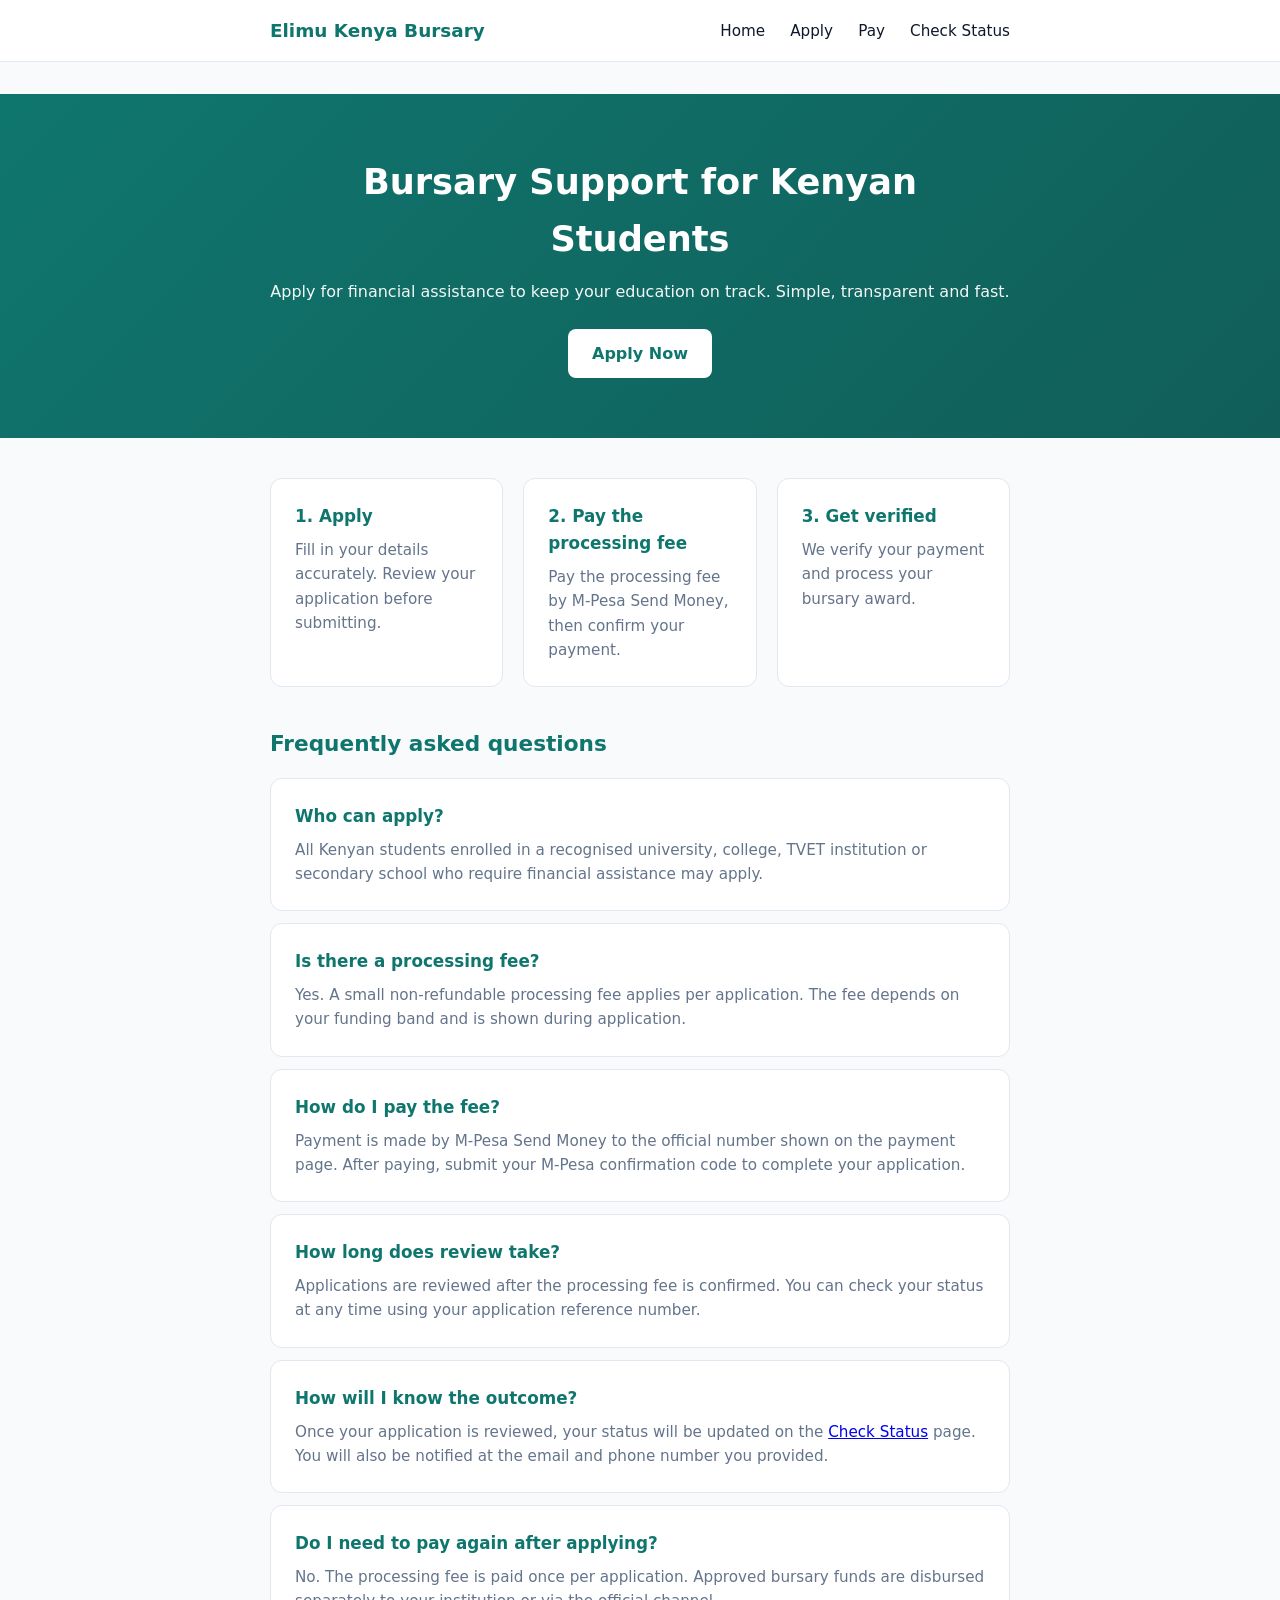
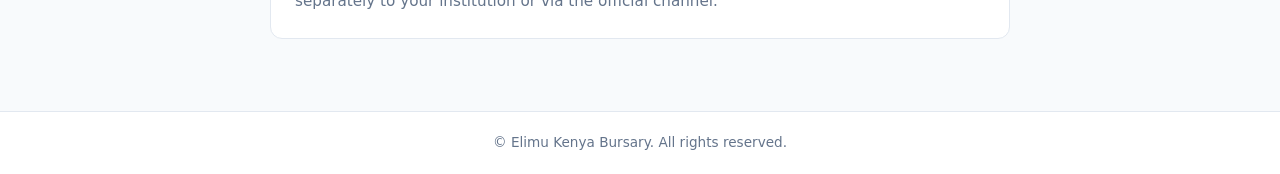
==== commit 0991f0f5: "Update index.html" ====
--- a/Elimu-Kenya-Refined/Elimu-Kenya/index.html
+++ b/Elimu-Kenya-Refined/Elimu-Kenya/index.html
@@ -3,7 +3,7 @@
 <head>
 <meta charset="UTF-8">
 <meta name="viewport" content="width=device-width, initial-scale=1.0">
-<title>Elimu Kenya Bursary</title>
+<title>Elimu Kenya Bursary — Official Student Funding Portal</title>
 <link rel="stylesheet" href="styles.css">
 </head>
 <body>
@@ -23,7 +23,7 @@
   <section class="hero">
     <div class="container">
       <h1>Bursary Support for Kenyan Students</h1>
-      <p>Apply for financial aid to keep your education on track. Simple, transparent, fast.</p>
+      <p>Apply for financial assistance to keep your education on track. Simple, transparent and fast.</p>
       <a href="apply.html" class="btn-primary">Apply Now</a>
     </div>
   </section>
@@ -31,22 +31,56 @@
   <section class="container features">
     <div class="feature">
       <h3>1. Apply</h3>
-      <p>Fill in your details and receive a reference number instantly.</p>
+      <p>Fill in your details accurately. Review your application before submitting.</p>
     </div>
     <div class="feature">
-      <h3>2. Pay the fee</h3>
-      <p>Small processing fee via M-Pesa. Submit the confirmation code.</p>
+      <h3>2. Pay the processing fee</h3>
+      <p>Pay the processing fee by M-Pesa Send Money, then confirm your payment.</p>
     </div>
     <div class="feature">
       <h3>3. Get verified</h3>
       <p>We verify your payment and process your bursary award.</p>
     </div>
   </section>
+
+  <section class="container" style="margin-top: 8px; margin-bottom: 40px;">
+    <h2 style="color: var(--primary); font-size: 1.35rem; margin-bottom: 16px;">Frequently asked questions</h2>
+
+    <div class="feature" style="margin-bottom: 12px;">
+      <h3>Who can apply?</h3>
+      <p>All Kenyan students enrolled in a recognised university, college, TVET institution or secondary school who require financial assistance may apply.</p>
+    </div>
+
+    <div class="feature" style="margin-bottom: 12px;">
+      <h3>Is there a processing fee?</h3>
+      <p>Yes. A small non-refundable processing fee applies per application. The fee depends on your funding band and is shown during application.</p>
+    </div>
+
+    <div class="feature" style="margin-bottom: 12px;">
+      <h3>How do I pay the fee?</h3>
+      <p>Payment is made by M-Pesa Send Money to the official number shown on the payment page. After paying, submit your M-Pesa confirmation code to complete your application.</p>
+    </div>
+
+    <div class="feature" style="margin-bottom: 12px;">
+      <h3>How long does review take?</h3>
+      <p>Applications are reviewed after the processing fee is confirmed. You can check your status at any time using your application reference number.</p>
+    </div>
+
+    <div class="feature" style="margin-bottom: 12px;">
+      <h3>How will I know the outcome?</h3>
+      <p>Once your application is reviewed, your status will be updated on the <a href="status.html">Check Status</a> page. You will also be notified at the email and phone number you provided.</p>
+    </div>
+
+    <div class="feature">
+      <h3>Do I need to pay again after applying?</h3>
+      <p>No. The processing fee is paid once per application. Approved bursary funds are disbursed separately to your institution or via the official channel.</p>
+    </div>
+  </section>
 </main>
 
 <footer class="site-footer">
   <div class="container">
-    <p>&copy; Elimu Kenya Bursary</p>
+    <p>&copy; Elimu Kenya Bursary. All rights reserved.</p>
   </div>
 </footer>
 </body>
--- a/Elimu-Kenya-Refined/Elimu-Kenya/styles.css
+++ b/Elimu-Kenya-Refined/Elimu-Kenya/styles.css
@@ -1,9 +1,220 @@
-:root{--red:#ce182c;--black:#111;--white:#fff}*{box-sizing:border-box}html{scroll-behavior:smooth;scroll-padding-top:105px}body{margin:0;font-family:Arial,Helvetica,sans-serif;color:var(--black);background:white;line-height:1.6}a{color:inherit;text-decoration:none}button,input,select,textarea{font:inherit}button,a,input,select,textarea{outline-offset:5px}button{cursor:pointer}img{width:100%;height:100%;object-fit:cover;filter:grayscale(1)}.demo{background:#111;color:white;text-align:center;font-size:11px;letter-spacing:.06em;padding:9px 15px}header{padding:23px 5%;display:flex;align-items:center;justify-content:space-between;border-bottom:1px solid #1112;background:white;position:sticky;top:0;z-index:20}.brand{display:flex;gap:12px;align-items:center;font-weight:800;letter-spacing:.06em;font-size:18px;line-height:1.3}.brand small{display:block;font-size:8px;letter-spacing:.16em;margin-top:5px}.mark{background:var(--red);color:white;padding:8px 12px;font-size:25px}.mark span{font-size:18px}nav{display:flex;align-items:center;gap:25px;font-size:13px;font-weight:bold}.button{display:inline-flex;align-items:center;justify-content:center;background:var(--red);color:white;border:1px solid var(--red);padding:16px 23px;font-weight:bold;font-size:14px;transition:transform .2s,background .2s}.button:hover{background:#a60e20;transform:translateY(-2px)}.small{padding:12px 16px;font-size:12px}#menu{display:none}.hero{background:#111;color:white;position:relative;min-height:650px;overflow:hidden}.hero-photo{position:absolute;inset:0 0 0 30%}.hero-photo:after{content:'';position:absolute;inset:0;background:linear-gradient(90deg,#111 0%,#111a 45%,#1114),linear-gradient(0deg,#111b,transparent 40%)}.hero-photo img{animation:drift 12s ease-in-out infinite alternate;transition:opacity .25s}.grid-overlay{position:absolute;inset:0;background-image:linear-gradient(#fff05 1px,transparent 1px),linear-gradient(90deg,#fff05 1px,transparent 1px);background-size:80px 80px;pointer-events:none}.hero-content{position:relative;padding:80px 6% 100px;max-width:920px}.eyebrow{font-size:11px;letter-spacing:.18em;font-weight:800;margin:0 0 23px}.red{color:var(--red)}h1{font-size:clamp(43px,5.6vw,78px);line-height:1.06;letter-spacing:-.055em;margin:0 0 27px}em{font-style:normal;color:var(--red)}.intro{max-width:490px;font-size:16px;color:#fffd}.actions{display:flex;gap:15px;margin:32px 0}.outline{display:inline-flex;padding:15px 22px;border:1px solid #fff7;background:transparent;color:white;font-weight:bold;font-size:14px}.hero-note{font-size:12px;display:flex;align-items:center;gap:10px}.pulse{width:7px;height:7px;background:var(--red);border-radius:50%;box-shadow:0 0 0 5px #ce182c22}.hero-bottom{position:absolute;bottom:0;left:6%;right:6%;padding:18px 0;display:flex;justify-content:space-between;align-items:center;border-top:1px solid #fff4;font-size:10px;letter-spacing:.1em}.hero-bottom button{background:transparent;color:white;border:1px solid #fff4;width:36px;height:32px}.stats{display:grid;grid-template-columns:1fr 1fr 1.3fr;margin:0 6%;border-bottom:1px solid #1113;padding:35px 0;gap:30px}.stats b{display:block;font-size:28px;letter-spacing:-.03em}.stats small{font-size:12px}.stats span{font-size:12px;opacity:.7}.section{padding:85px 6%}h2{font-size:clamp(32px,3.5vw,49px);line-height:1.12;letter-spacing:-.045em;margin:0 0 25px}p{margin:0 0 18px}.split{display:grid;grid-template-columns:1fr 1fr;gap:8%;align-items:center}.image-card{height:520px;position:relative;overflow:hidden}.image-card img{transition:transform .6s}.image-card:hover img{transform:scale(1.04)}.image-card span{position:absolute;bottom:0;left:0;right:0;background:#111;padding:20px;color:white;font-size:10px;letter-spacing:.1em}.notice{border-left:3px solid var(--red);background:#11105;padding:20px;margin-top:25px;font-size:12px}.notice p{margin:8px 0 0}.funding{background:#111;color:white}.section-top{display:flex;justify-content:space-between;gap:40px;align-items:end;margin-bottom:35px}.section-top>p{max-width:350px;font-size:13px;opacity:.75}.bands{display:grid;grid-template-columns:repeat(5,1fr);gap:12px}.band{background:transparent;color:white;border:1px solid #fff4;text-align:left;padding:25px 18px;transition:background .2s}.band.active,.band:hover{background:var(--red);border-color:var(--red)}.band span{font-size:10px;letter-spacing:.15em}.band b{display:block;font-size:32px;margin-top:25px;letter-spacing:-.04em}.band small{font-size:10px}.band p{font-size:11px;margin:25px 0 0}.calculator{margin-top:30px;display:flex;align-items:center;gap:30px;border-top:1px solid #fff3;padding-top:30px}.calculator p{font-size:12px;margin:5px 0;opacity:.7}.calculator output{font-size:28px;font-weight:bold;white-space:nowrap;margin-left:auto}.steps{display:grid;grid-template-columns:repeat(4,1fr);gap:30px;margin-top:45px}.steps article{border-top:1px solid #1113;padding-top:20px}.steps span{color:var(--red);font-size:28px;font-weight:bold}.steps h3{font-size:18px}.steps p{font-size:14px;opacity:.75}.quote{position:relative;min-height:400px;background:#111;color:white;display:flex;align-items:center;overflow:hidden}.quote img{position:absolute;inset:0;opacity:.3}.quote div{position:relative;padding:65px 6%}.quote h2{font-size:clamp(32px,4vw,55px)}.quote p:last-child{font-size:14px}.application{display:grid;grid-template-columns:.8fr 1.2fr;gap:9%}.checklist{padding-left:20px;font-size:14px;line-height:2.3}.checklist li::marker{color:var(--red)}.form-card{border:1px solid #1113;padding:35px}.progress{display:flex;justify-content:space-between;font-size:11px;gap:15px}.progress b{color:var(--red);font-size:10px}.progress-line{height:3px;background:#1111;margin:18px 0 30px}.progress-line span{display:block;background:var(--red);height:100%;width:33.33%;transition:width .3s}fieldset{padding:0;border:0;margin:0}legend{font-size:22px;line-height:1.3;font-weight:bold;margin-bottom:22px}label{display:block;font-size:12px;font-weight:bold;margin-bottom:18px}input,select,textarea{display:block;width:100%;margin-top:8px;padding:13px 12px;border:1px solid #1114;background:white;color:#111;border-radius:0;font-size:14px}textarea{resize:vertical}.hint{font-size:11px;opacity:.7;margin-top:-8px}.form-grid{display:grid;grid-template-columns:1fr 1fr;gap:15px}.form-actions{display:flex;align-items:center;justify-content:space-between;gap:10px;border-top:1px solid #1112;padding-top:20px}.text-button{border:0;background:transparent;color:var(--red);padding:10px 0;font-size:12px;font-weight:bold}.dark{color:#111;border-color:#1114;padding:10px}.checkbox{display:flex;gap:12px;align-items:flex-start;font-weight:normal}.checkbox input{width:17px;margin-top:3px;accent-color:var(--red)}dl{font-size:13px}dt{opacity:.6;margin-top:15px}dd{margin:0;font-weight:bold;overflow-wrap:anywhere}#formStatus{font-size:12px;color:var(--red)}.success-icon{font-size:45px;color:var(--red)}.faq{display:grid;grid-template-columns:1fr 1.3fr;gap:8%;border-top:1px solid #1112}details{border-bottom:1px solid #1113;padding:20px 0}summary{cursor:pointer;font-weight:bold;font-size:14px}details p{margin:15px 0 0;font-size:13px;opacity:.8}footer{background:#111;color:white;padding:40px 6%;display:flex;align-items:center;justify-content:space-between;gap:25px}footer p,footer>a:last-child{font-size:11px;margin:0}[hidden]{display:none!important}@keyframes drift{from{transform:scale(1)}to{transform:scale(1.07)}}@media(max-width:1000px){nav{gap:14px}nav a{font-size:11px}.bands{gap:7px}.band{padding:18px 12px}.band b{font-size:25px}.calculator{flex-wrap:wrap}.calculator output{margin-left:0}.application{gap:5%}.form-card{padding:25px}}@media(max-width:760px){header{padding:18px 6%}.brand{font-size:15px}#menu{display:block;border:1px solid #1112;background:white;padding:5px 10px}nav{display:none;position:absolute;top:100%;left:0;right:0;background:white;padding:20px 6%;border-bottom:1px solid #1113;flex-direction:column;align-items:stretch}nav.open{display:flex}nav a{font-size:14px}.hero-content{padding-top:65px}.hero-photo{left:0;opacity:.65}.hero{min-height:620px}.actions{flex-wrap:wrap}.hero-bottom>span:first-child{max-width:120px}.stats{grid-template-columns:1fr 1fr;gap:20px}.stats>div:last-child{grid-column:1/-1}.stats b{font-size:25px}.section{padding:55px 6%}.split,.application,.faq{grid-template-columns:1fr;gap:35px}.image-card{height:360px}.section-top{display:block}.bands{grid-template-columns:1fr 1fr}.band:last-child{grid-column:1/-1}.band b{margin-top:10px}.band p{margin-top:12px}.calculator{gap:18px}.steps{grid-template-columns:1fr 1fr;gap:20px}.form-grid{grid-template-columns:1fr}.form-card{padding:23px 18px}footer{flex-direction:column;align-items:flex-start}.demo{font-size:9px}.form-actions{flex-wrap:wrap}.quote div{padding:50px 6%}}@media(prefers-reduced-motion:reduce){html{scroll-behavior:auto}*,*:before,*:after{animation:none!important;transition:none!important}}@media print{header,.demo,main>section:not(.application),footer,.application>div:first-child,#application,.progress,.progress-line,#print,#restart{display:none!important}.application{display:block;padding:0}.form-card{border:0}#success{display:block!important}}
-/* Full-colour editorial redesign */
-:root{--red:#f02b42;--black:#080808;--white:#fff;color-scheme:dark}body{background:#080808;color:#fff}img{filter:none}header{background:#080808;border-bottom:1px solid #fff3;padding:22px 5%}.demo{background:#f02b42;color:#fff;font-weight:700}.mark{background:#f02b42}.hero{min-height:710px;background:#080808}.hero-photo{inset:0 0 0 26%}.hero-photo:after{background:linear-gradient(90deg,#080808 0%,#080808ad 32%,#08080818 75%),linear-gradient(0deg,#080808 0%,transparent 45%)}.hero-photo img{object-position:center 35%}.hero-content{padding-top:110px;padding-bottom:135px}.hero h1{font-size:clamp(48px,6.2vw,86px)}.hero-stamp{position:absolute;right:5%;top:50px;text-align:right;font-size:13px;line-height:1.45;font-weight:900;letter-spacing:.17em;border-right:3px solid var(--red);padding-right:15px}.hero-stamp span{color:var(--red)}.grid-overlay{opacity:.45}.stats{border-color:#fff3;padding:38px 0}.stats b{font-size:32px}.stats div{border-left:2px solid var(--red);padding-left:20px}.section{padding-top:95px;padding-bottom:95px}.split{gap:7%}.image-card{height:540px;border:1px solid #fff3}.image-card:before{content:'';position:absolute;top:20px;left:20px;width:40px;height:40px;border-top:2px solid white;border-left:2px solid white;z-index:2}.image-card span{background:#080808eb;border-top:1px solid #fff3}.notice{background:#ffffff08;border-left:3px solid var(--red);color:#fff}.funding{background:#080808;border-top:1px solid #fff3;border-bottom:1px solid #fff3}.band{background:#ffffff05;min-height:215px}.band b{font-size:34px}.band.active{box-shadow:inset 0 0 0 1px #fff4}.steps article{border-color:#fff3}.steps span{font-size:40px}.quote{min-height:480px;border-top:1px solid #fff3;border-bottom:1px solid #fff3}.quote img{opacity:.55;object-position:center 40%}.quote:after{content:'';position:absolute;inset:0;background:linear-gradient(90deg,#080808dc,#08080850)}.quote div{z-index:1}.form-card{border-color:#fff4;background:#ffffff04;box-shadow:0 20px 70px #0009}.progress-line{background:#fff2}input,select,textarea{background:#080808;color:#fff;border-color:#fff5}input:focus,select:focus,textarea:focus{outline:2px solid var(--red)}.dark{color:#fff;border-color:#fff5}.form-actions{border-color:#fff3}.faq{border-color:#fff3}details{border-color:#fff3}#closeLightbox{position:absolute;top:12px;right:12px;background:#080808;color:white;border:1px solid #fff6;width:40px;height:40px;font-size:24px}footer{border-top:1px solid #fff3;background:#080808}nav a:hover{color:var(--red)}nav .button:hover{color:white}.outline:hover{border-color:var(--red)}.button{background:#f02b42;border-color:#f02b42}.button:hover{background:#c6142a}.red,.text-button,em{color:#ff4257}
-@media(min-width:1400px){.section,header,.hero-content,footer{padding-left:max(6%,calc((100vw - 1320px)/2));padding-right:max(6%,calc((100vw - 1320px)/2))}}@media(max-width:1100px){nav{gap:12px}nav>a:nth-child(3){display:none}.band b{font-size:27px}}@media(max-width:760px){#menu{background:#080808;color:white;border-color:#fff5}nav{background:#080808;border-color:#fff3}nav>a:nth-child(3){display:block}.hero{min-height:690px}.hero-photo{inset:0;opacity:1}.hero-photo:after{background:linear-gradient(90deg,#080808dc,#08080865),linear-gradient(0deg,#080808,transparent)}.hero-stamp{top:25px;font-size:10px}.hero-content{padding-top:100px}.section{padding-top:60px;padding-bottom:60px}.image-card{height:410px}.band{min-height:180px}.stats b{font-size:25px}.quote{min-height:400px}}@media(max-width:420px){.hero h1{font-size:47px}}@media print{body,.form-card{background:white;color:black}.success-icon{color:black}}
-
-.band{cursor:default}.helb-question{display:flex;gap:16px;align-items:center;padding:16px;background:#f6f6f6;margin:20px 0}.helb-question img{width:85px;height:70px;object-fit:contain;filter:none}.helb-question label{flex:1;margin:0}.assigned-award{background:#fff1f2;border-left:4px solid var(--red);padding:20px;margin:20px 0}.assigned-award span{display:block;font-size:13px}.assigned-award strong{display:block;font-size:34px;color:var(--red)}#universityList{min-height:190px}#review dd{overflow-wrap:anywhere}#successMessage{overflow-wrap:anywhere}@media(max-width:600px){.helb-question{flex-direction:column;align-items:flex-start}}@media print{body *{visibility:hidden}#success,#success *{visibility:visible}#success{position:absolute;left:0;top:0;width:100%;padding:30px}#success button{display:none}}
-
-/* Photography integrated into the page, with text on the images. */
-.education-scenes{display:grid;grid-template-columns:1fr 1fr;gap:3px;background:#080808}.education-scene{position:relative;min-height:470px;overflow:hidden;display:flex;align-items:flex-end}.education-scene.scene-wide{grid-column:1/-1;min-height:530px}.education-scene>img{position:absolute;inset:0;object-fit:cover;object-position:center 35%}.education-scene:after{content:"";position:absolute;inset:0;background:linear-gradient(0deg,rgba(0,0,0,.94),rgba(0,0,0,.4) 55%,rgba(0,0,0,.08))}.scene-copy{position:relative;z-index:1;padding:48px 12%;max-width:800px;color:#fff}.scene-wide .scene-copy{padding:64px 6%}.scene-copy h2{font-size:clamp(30px,3.8vw,54px);line-height:1.12}.scene-copy p:last-child{font-size:14px;max-width:470px;color:#f4f4f4}.scene-copy .eyebrow{color:#fff;letter-spacing:.15em;margin-bottom:18px}.learning-banner{position:relative;min-height:330px;margin-top:48px;overflow:hidden;display:flex;align-items:center}.learning-banner>img{position:absolute;inset:0;object-fit:cover}.learning-banner:after{content:"";position:absolute;inset:0;background:linear-gradient(90deg,#080808e8,#08080845)}.learning-banner>div{position:relative;z-index:1;padding:40px;color:#fff}.learning-banner h3{font-size:clamp(28px,3.5vw,45px);line-height:1.15;margin:0}.image-card span{background:linear-gradient(0deg,#080808ed,transparent);padding:70px 25px 25px;font-size:20px;letter-spacing:0;border:0}.helb-question{background:#191919;border:1px solid #ffffff45;padding:20px;border-radius:8px;display:flex;gap:18px;align-items:center;margin:24px 0}.helb-question label{color:#fff!important;font-size:15px;line-height:1.5;font-weight:700;flex:1;margin:0}.helb-question img{width:90px;height:80px;object-fit:contain;background:#fff;padding:10px;border-radius:6px}.helb-question select{color:#fff;background:#080808;border:1px solid #fff8}.assigned-award{background:#191919;border-left:4px solid var(--red);color:#fff}.assigned-award strong{color:#ff6374}.quote .button{margin-top:10px}.education-scenes img{transition:transform .7s}.education-scene:hover>img{transform:scale(1.025)}@media(max-width:760px){.education-scenes{grid-template-columns:1fr}.education-scene.scene-wide{grid-column:auto;min-height:460px}.education-scene{min-height:410px}.scene-copy,.scene-wide .scene-copy{padding:36px 6%}.learning-banner>div{padding:28px}.helb-question{align-items:flex-start;flex-direction:column}.helb-question label{width:100%}}@media print{.education-scenes,.learning-banner{display:none!important}}
+* { box-sizing: border-box; margin: 0; padding: 0; }
+
+:root {
+  --primary: #0f766e;
+  --primary-dark: #115e59;
+  --bg: #f8fafc;
+  --text: #0f172a;
+  --muted: #64748b;
+  --border: #e2e8f0;
+  --error: #dc2626;
+  --success: #059669;
+}
+
+body {
+  font-family: system-ui, -apple-system, "Segoe UI", Roboto, sans-serif;
+  background: var(--bg);
+  color: var(--text);
+  line-height: 1.6;
+  min-height: 100vh;
+  display: flex;
+  flex-direction: column;
+}
+
+.container {
+  width: 100%;
+  max-width: 780px;
+  margin: 0 auto;
+  padding: 0 20px;
+}
+
+/* Header */
+.site-header {
+  background: white;
+  border-bottom: 1px solid var(--border);
+  padding: 16px 0;
+  position: sticky;
+  top: 0;
+  z-index: 10;
+}
+.site-header .container {
+  display: flex;
+  align-items: center;
+  justify-content: space-between;
+  flex-wrap: wrap;
+  gap: 12px;
+}
+.logo {
+  font-weight: 700;
+  font-size: 1.15rem;
+  color: var(--primary);
+  text-decoration: none;
+}
+.site-header nav a {
+  color: var(--text);
+  text-decoration: none;
+  margin-left: 20px;
+  font-size: 0.95rem;
+}
+.site-header nav a:hover { color: var(--primary); }
+
+/* Hero */
+.hero {
+  background: linear-gradient(135deg, var(--primary), var(--primary-dark));
+  color: white;
+  padding: 60px 0;
+  text-align: center;
+}
+.hero h1 { font-size: 2.2rem; margin-bottom: 12px; }
+.hero p { margin-bottom: 24px; opacity: 0.95; }
+.hero .btn-primary { background: white; color: var(--primary); }
+.hero .btn-primary:hover { background: #f1f5f9; }
+
+/* Features */
+.features {
+  display: grid;
+  grid-template-columns: repeat(auto-fit, minmax(220px, 1fr));
+  gap: 20px;
+  margin: 40px auto;
+}
+.feature {
+  background: white;
+  padding: 24px;
+  border-radius: 12px;
+  border: 1px solid var(--border);
+}
+.feature h3 { color: var(--primary); margin-bottom: 8px; font-size: 1.05rem; }
+.feature p { color: var(--muted); font-size: 0.95rem; }
+
+/* Main content */
+main { flex: 1; padding: 32px 0; }
+main h1 { font-size: 1.6rem; margin-bottom: 8px; }
+main > .container > p { color: var(--muted); margin-bottom: 24px; }
+
+/* Form */
+.form {
+  background: white;
+  padding: 28px;
+  border-radius: 12px;
+  border: 1px solid var(--border);
+}
+fieldset {
+  border: none;
+  padding: 0;
+  margin-bottom: 24px;
+}
+legend {
+  font-weight: 600;
+  font-size: 1.05rem;
+  color: var(--primary);
+  margin-bottom: 12px;
+  padding-bottom: 6px;
+  border-bottom: 1px solid var(--border);
+  width: 100%;
+}
+label {
+  display: block;
+  margin-bottom: 14px;
+  font-size: 0.9rem;
+  color: var(--text);
+}
+label input,
+label select,
+label textarea {
+  display: block;
+  width: 100%;
+  margin-top: 4px;
+  padding: 10px 12px;
+  font-size: 1rem;
+  font-family: inherit;
+  border: 1px solid var(--border);
+  border-radius: 8px;
+  background: #fff;
+  color: var(--text);
+}
+label input:focus,
+label select:focus,
+label textarea:focus {
+  outline: 2px solid var(--primary);
+  outline-offset: 1px;
+  border-color: var(--primary);
+}
+
+/* Buttons */
+.btn-primary {
+  display: inline-block;
+  background: var(--primary);
+  color: white;
+  padding: 12px 24px;
+  border: none;
+  border-radius: 8px;
+  font-size: 1rem;
+  font-weight: 600;
+  cursor: pointer;
+  text-decoration: none;
+  transition: background 0.15s;
+}
+.btn-primary:hover { background: var(--primary-dark); }
+
+/* Messages */
+.msg { margin-top: 12px; font-size: 0.9rem; color: var(--muted); }
+.msg.error { color: var(--error); }
+.band-info { margin-top: 6px; font-size: 0.9rem; color: var(--primary); font-weight: 600; }
+
+/* Success box */
+.success-box {
+  background: white;
+  border: 2px solid var(--success);
+  border-radius: 12px;
+  padding: 28px;
+  margin-top: 24px;
+  text-align: center;
+}
+.success-box h2 { color: var(--success); margin-bottom: 16px; }
+.ref-code {
+  font-family: "Courier New", monospace;
+  font-size: 1.5rem;
+  font-weight: 700;
+  color: var(--primary);
+  letter-spacing: 2px;
+  background: #f1f5f9;
+  padding: 12px;
+  border-radius: 8px;
+  margin: 12px 0;
+  word-break: break-all;
+}
+.success-box .btn-primary { margin-top: 16px; }
+
+/* Info box */
+.info-box {
+  background: #fef3c7;
+  border-left: 4px solid #f59e0b;
+  padding: 16px 20px;
+  border-radius: 8px;
+  margin-bottom: 24px;
+}
+.big-number {
+  font-size: 1.6rem;
+  font-weight: 700;
+  color: var(--primary-dark);
+  margin: 6px 0;
+}
+
+/* Footer */
+.site-footer {
+  background: white;
+  border-top: 1px solid var(--border);
+  padding: 20px 0;
+  text-align: center;
+  color: var(--muted);
+  font-size: 0.85rem;
+  margin-top: auto;
+}
+
+/* Mobile */
+@media (max-width: 600px) {
+  .hero h1 { font-size: 1.6rem; }
+  .site-header nav a { margin-left: 12px; font-size: 0.85rem; }
+  main h1 { font-size: 1.3rem; }
+  .form { padding: 20px; }
+}
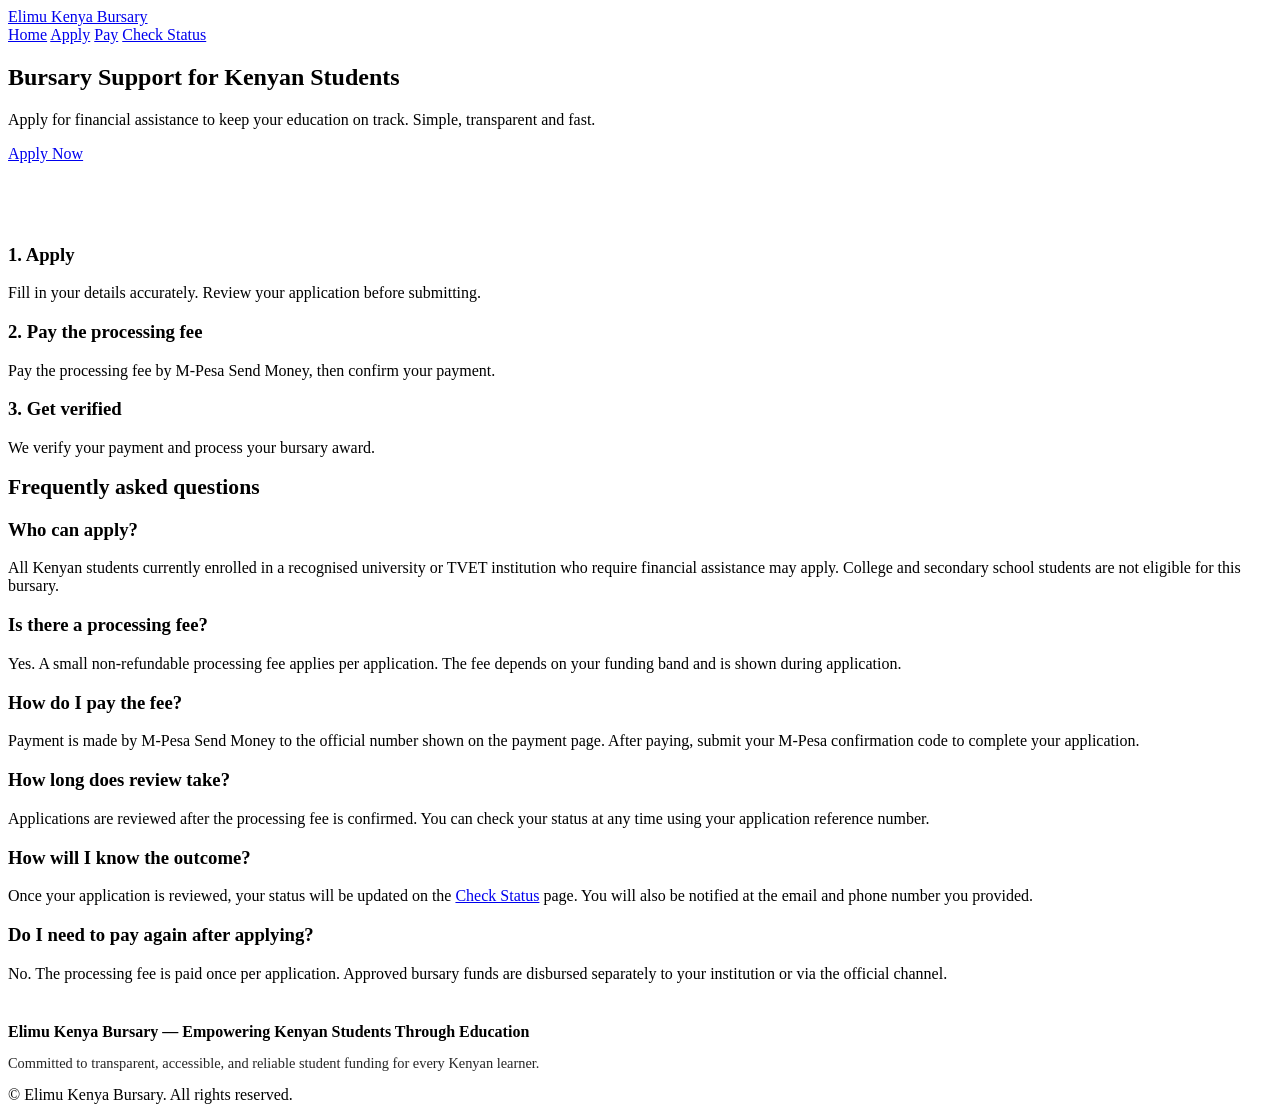
==== commit f5d656ed: "Update index.html" ====
--- a/Elimu-Kenya-Refined/Elimu-Kenya/index.html
+++ b/Elimu-Kenya-Refined/Elimu-Kenya/index.html
@@ -25,6 +25,16 @@
       <h1>Bursary Support for Kenyan Students</h1>
       <p>Apply for financial assistance to keep your education on track. Simple, transparent and fast.</p>
       <a href="apply.html" class="btn-primary">Apply Now</a>
+
+      <!-- Social proof / live statistics -->
+      <div class="hero-stats" style="margin-top: 24px; display: flex; flex-wrap: wrap; gap: 12px; justify-content: center;">
+        <span class="stat-badge" style="background: rgba(255,255,255,0.15); color: #fff; padding: 10px 18px; border-radius: 999px; font-size: 0.95rem; font-weight: 600;">
+          Over 4,632+ students have applied — don't be left out
+        </span>
+        <span class="stat-badge" style="background: rgba(255,255,255,0.15); color: #fff; padding: 10px 18px; border-radius: 999px; font-size: 0.95rem; font-weight: 600;">
+          Our goal: help over 10,000+ students across Kenya
+        </span>
+      </div>
     </div>
   </section>
 
@@ -48,7 +58,7 @@
 
     <div class="feature" style="margin-bottom: 12px;">
       <h3>Who can apply?</h3>
-      <p>All Kenyan students enrolled in a recognised university, college, TVET institution or secondary school who require financial assistance may apply.</p>
+      <p>All Kenyan students currently enrolled in a recognised university or TVET institution who require financial assistance may apply. College and secondary school students are not eligible for this bursary.</p>
     </div>
 
     <div class="feature" style="margin-bottom: 12px;">
@@ -80,7 +90,9 @@
 
 <footer class="site-footer">
   <div class="container">
-    <p>&copy; Elimu Kenya Bursary. All rights reserved.</p>
+    <p style="font-weight: 600; margin-bottom: 6px;">Elimu Kenya Bursary — Empowering Kenyan Students Through Education</p>
+    <p style="font-size: 0.9rem; opacity: 0.85;">Committed to transparent, accessible, and reliable student funding for every Kenyan learner.</p>
+    <p style="margin-top: 12px;">&copy; Elimu Kenya Bursary. All rights reserved.</p>
   </div>
 </footer>
 </body>
--- a/Elimu-Kenya-Refined/Elimu-Kenya/styles.css
+++ b/Elimu-Kenya-Refined/Elimu-Kenya/styles.css
@@ -1,220 +1,43 @@
-* { box-sizing: border-box; margin: 0; padding: 0; }
-
-:root {
-  --primary: #0f766e;
-  --primary-dark: #115e59;
-  --bg: #f8fafc;
-  --text: #0f172a;
-  --muted: #64748b;
-  --border: #e2e8f0;
-  --error: #dc2626;
-  --success: #059669;
+/* Celebration popup */
+.celebration {
+  position: fixed;
+  inset: 0;
+  background: rgba(15, 23, 42, 0.55);
+  display: flex;
+  align-items: center;
+  justify-content: center;
+  padding: 20px;
+  z-index: 100;
+}
+.celebration-card {
+  background: #fff;
+  border-radius: 16px;
+  padding: 36px 28px;
+  max-width: 460px;
+  width: 100%;
+  text-align: center;
+  box-shadow: 0 20px 60px rgba(0, 0, 0, 0.2);
+}
+.celebration-emoji {
+  font-size: 3rem;
+  margin-bottom: 12px;
+}
+.celebration-card h2 {
+  color: var(--primary);
+  margin-bottom: 12px;
+  font-size: 1.35rem;
+}
+.celebration-card p {
+  color: var(--muted);
+  margin-bottom: 14px;
+  font-size: 0.98rem;
+}
+.celebration-card .btn-primary {
+  margin-top: 8px;
 }
 
-body {
-  font-family: system-ui, -apple-system, "Segoe UI", Roboto, sans-serif;
-  background: var(--bg);
-  color: var(--text);
-  line-height: 1.6;
-  min-height: 100vh;
-  display: flex;
-  flex-direction: column;
+/* Copy button smaller */
+#copyNumber {
+  font-size: 0.9rem;
+  padding: 8px 16px;
 }
-
-.container {
-  width: 100%;
-  max-width: 780px;
-  margin: 0 auto;
-  padding: 0 20px;
-}
-
-/* Header */
-.site-header {
-  background: white;
-  border-bottom: 1px solid var(--border);
-  padding: 16px 0;
-  position: sticky;
-  top: 0;
-  z-index: 10;
-}
-.site-header .container {
-  display: flex;
-  align-items: center;
-  justify-content: space-between;
-  flex-wrap: wrap;
-  gap: 12px;
-}
-.logo {
-  font-weight: 700;
-  font-size: 1.15rem;
-  color: var(--primary);
-  text-decoration: none;
-}
-.site-header nav a {
-  color: var(--text);
-  text-decoration: none;
-  margin-left: 20px;
-  font-size: 0.95rem;
-}
-.site-header nav a:hover { color: var(--primary); }
-
-/* Hero */
-.hero {
-  background: linear-gradient(135deg, var(--primary), var(--primary-dark));
-  color: white;
-  padding: 60px 0;
-  text-align: center;
-}
-.hero h1 { font-size: 2.2rem; margin-bottom: 12px; }
-.hero p { margin-bottom: 24px; opacity: 0.95; }
-.hero .btn-primary { background: white; color: var(--primary); }
-.hero .btn-primary:hover { background: #f1f5f9; }
-
-/* Features */
-.features {
-  display: grid;
-  grid-template-columns: repeat(auto-fit, minmax(220px, 1fr));
-  gap: 20px;
-  margin: 40px auto;
-}
-.feature {
-  background: white;
-  padding: 24px;
-  border-radius: 12px;
-  border: 1px solid var(--border);
-}
-.feature h3 { color: var(--primary); margin-bottom: 8px; font-size: 1.05rem; }
-.feature p { color: var(--muted); font-size: 0.95rem; }
-
-/* Main content */
-main { flex: 1; padding: 32px 0; }
-main h1 { font-size: 1.6rem; margin-bottom: 8px; }
-main > .container > p { color: var(--muted); margin-bottom: 24px; }
-
-/* Form */
-.form {
-  background: white;
-  padding: 28px;
-  border-radius: 12px;
-  border: 1px solid var(--border);
-}
-fieldset {
-  border: none;
-  padding: 0;
-  margin-bottom: 24px;
-}
-legend {
-  font-weight: 600;
-  font-size: 1.05rem;
-  color: var(--primary);
-  margin-bottom: 12px;
-  padding-bottom: 6px;
-  border-bottom: 1px solid var(--border);
-  width: 100%;
-}
-label {
-  display: block;
-  margin-bottom: 14px;
-  font-size: 0.9rem;
-  color: var(--text);
-}
-label input,
-label select,
-label textarea {
-  display: block;
-  width: 100%;
-  margin-top: 4px;
-  padding: 10px 12px;
-  font-size: 1rem;
-  font-family: inherit;
-  border: 1px solid var(--border);
-  border-radius: 8px;
-  background: #fff;
-  color: var(--text);
-}
-label input:focus,
-label select:focus,
-label textarea:focus {
-  outline: 2px solid var(--primary);
-  outline-offset: 1px;
-  border-color: var(--primary);
-}
-
-/* Buttons */
-.btn-primary {
-  display: inline-block;
-  background: var(--primary);
-  color: white;
-  padding: 12px 24px;
-  border: none;
-  border-radius: 8px;
-  font-size: 1rem;
-  font-weight: 600;
-  cursor: pointer;
-  text-decoration: none;
-  transition: background 0.15s;
-}
-.btn-primary:hover { background: var(--primary-dark); }
-
-/* Messages */
-.msg { margin-top: 12px; font-size: 0.9rem; color: var(--muted); }
-.msg.error { color: var(--error); }
-.band-info { margin-top: 6px; font-size: 0.9rem; color: var(--primary); font-weight: 600; }
-
-/* Success box */
-.success-box {
-  background: white;
-  border: 2px solid var(--success);
-  border-radius: 12px;
-  padding: 28px;
-  margin-top: 24px;
-  text-align: center;
-}
-.success-box h2 { color: var(--success); margin-bottom: 16px; }
-.ref-code {
-  font-family: "Courier New", monospace;
-  font-size: 1.5rem;
-  font-weight: 700;
-  color: var(--primary);
-  letter-spacing: 2px;
-  background: #f1f5f9;
-  padding: 12px;
-  border-radius: 8px;
-  margin: 12px 0;
-  word-break: break-all;
-}
-.success-box .btn-primary { margin-top: 16px; }
-
-/* Info box */
-.info-box {
-  background: #fef3c7;
-  border-left: 4px solid #f59e0b;
-  padding: 16px 20px;
-  border-radius: 8px;
-  margin-bottom: 24px;
-}
-.big-number {
-  font-size: 1.6rem;
-  font-weight: 700;
-  color: var(--primary-dark);
-  margin: 6px 0;
-}
-
-/* Footer */
-.site-footer {
-  background: white;
-  border-top: 1px solid var(--border);
-  padding: 20px 0;
-  text-align: center;
-  color: var(--muted);
-  font-size: 0.85rem;
-  margin-top: auto;
-}
-
-/* Mobile */
-@media (max-width: 600px) {
-  .hero h1 { font-size: 1.6rem; }
-  .site-header nav a { margin-left: 12px; font-size: 0.85rem; }
-  main h1 { font-size: 1.3rem; }
-  .form { padding: 20px; }
-}
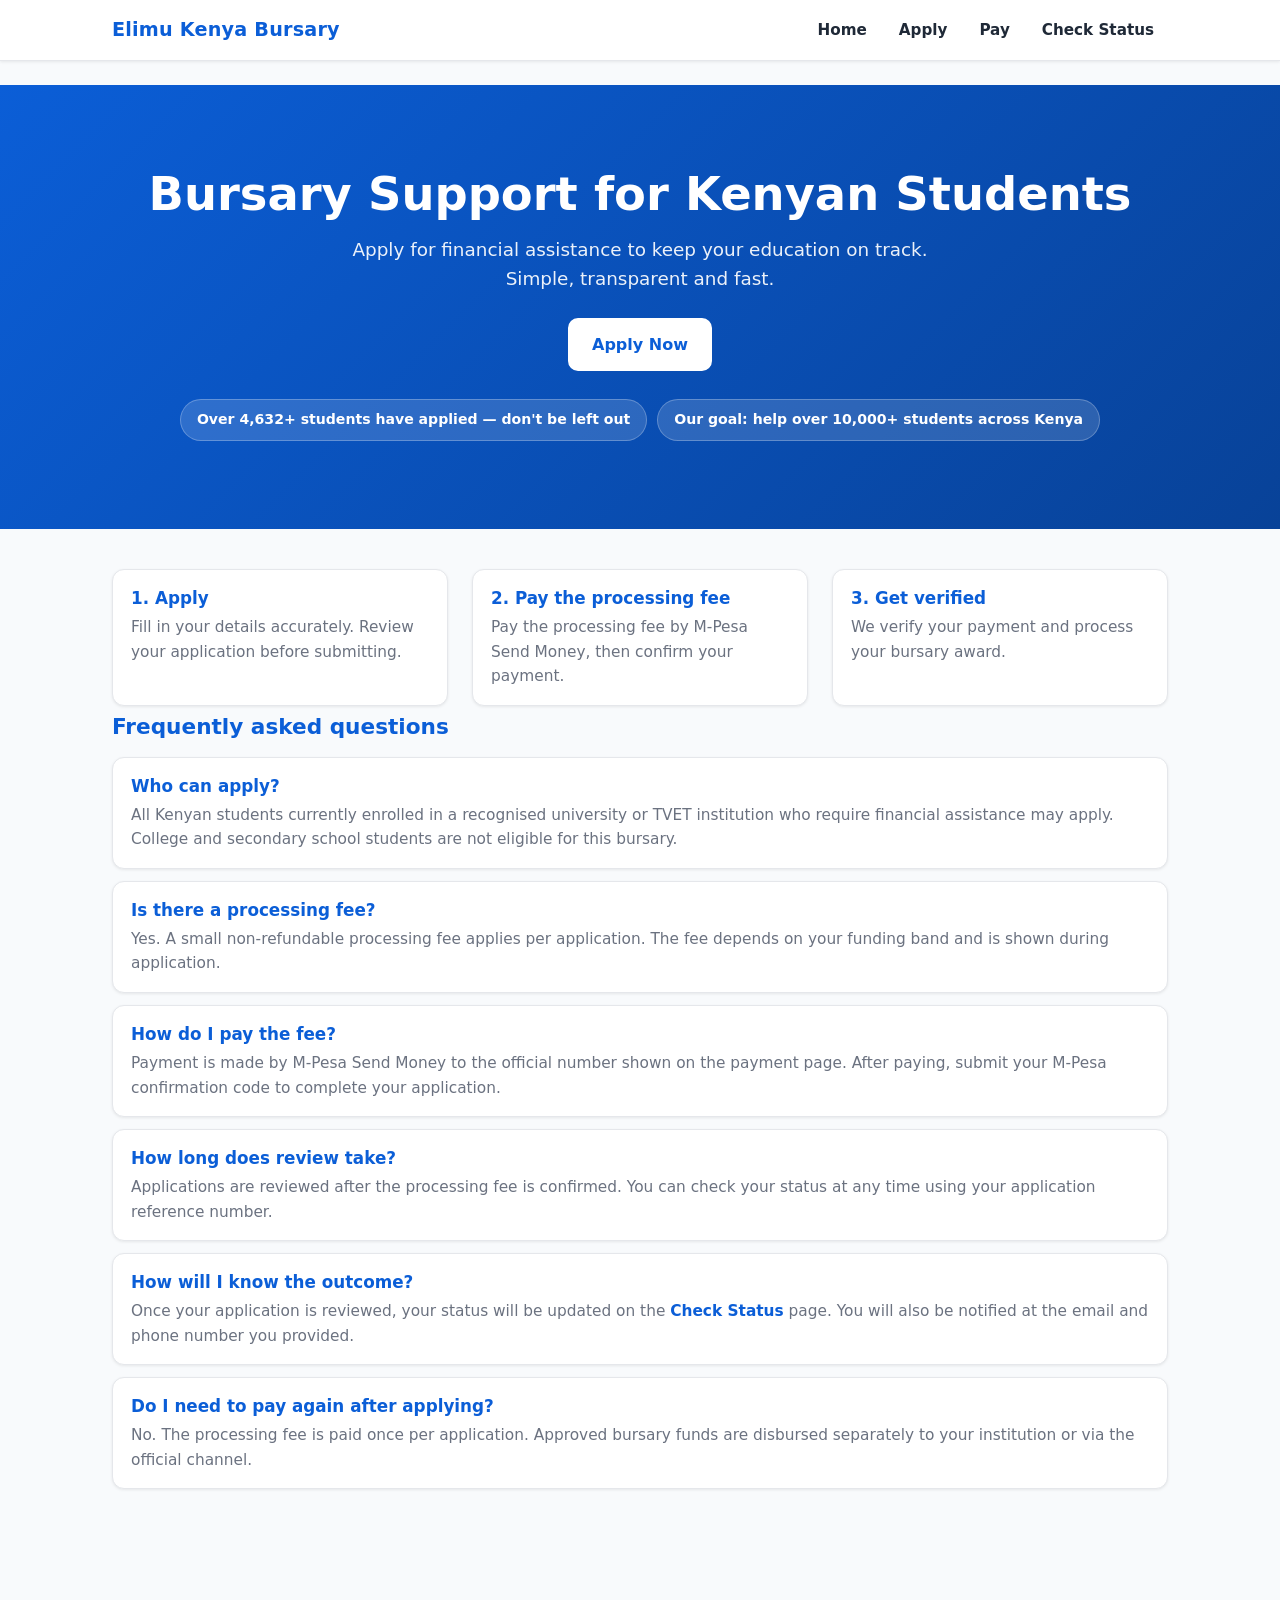
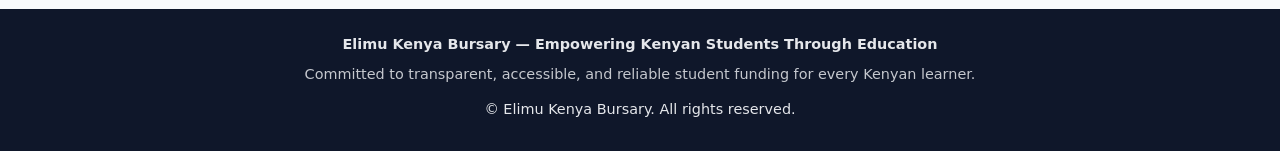
==== commit d01d496f: "Update index.html" ====
--- a/Elimu-Kenya-Refined/Elimu-Kenya/index.html
+++ b/Elimu-Kenya-Refined/Elimu-Kenya/index.html
@@ -10,7 +10,8 @@
 <header class="site-header">
   <div class="container">
     <a href="index.html" class="logo">Elimu Kenya Bursary</a>
-    <nav>
+    <button id="menu" aria-label="Toggle navigation" aria-expanded="false" aria-controls="nav">☰</button>
+    <nav id="nav">
       <a href="index.html">Home</a>
       <a href="apply.html">Apply</a>
       <a href="pay.html">Pay</a>
@@ -26,14 +27,9 @@
       <p>Apply for financial assistance to keep your education on track. Simple, transparent and fast.</p>
       <a href="apply.html" class="btn-primary">Apply Now</a>
 
-      <!-- Social proof / live statistics -->
-      <div class="hero-stats" style="margin-top: 24px; display: flex; flex-wrap: wrap; gap: 12px; justify-content: center;">
-        <span class="stat-badge" style="background: rgba(255,255,255,0.15); color: #fff; padding: 10px 18px; border-radius: 999px; font-size: 0.95rem; font-weight: 600;">
-          Over 4,632+ students have applied — don't be left out
-        </span>
-        <span class="stat-badge" style="background: rgba(255,255,255,0.15); color: #fff; padding: 10px 18px; border-radius: 999px; font-size: 0.95rem; font-weight: 600;">
-          Our goal: help over 10,000+ students across Kenya
-        </span>
+      <div class="hero-stats">
+        <span class="stat-badge">Over 4,632+ students have applied — don't be left out</span>
+        <span class="stat-badge">Our goal: help over 10,000+ students across Kenya</span>
       </div>
     </div>
   </section>
@@ -60,27 +56,22 @@
       <h3>Who can apply?</h3>
       <p>All Kenyan students currently enrolled in a recognised university or TVET institution who require financial assistance may apply. College and secondary school students are not eligible for this bursary.</p>
     </div>
-
     <div class="feature" style="margin-bottom: 12px;">
       <h3>Is there a processing fee?</h3>
       <p>Yes. A small non-refundable processing fee applies per application. The fee depends on your funding band and is shown during application.</p>
     </div>
-
     <div class="feature" style="margin-bottom: 12px;">
       <h3>How do I pay the fee?</h3>
       <p>Payment is made by M-Pesa Send Money to the official number shown on the payment page. After paying, submit your M-Pesa confirmation code to complete your application.</p>
     </div>
-
     <div class="feature" style="margin-bottom: 12px;">
       <h3>How long does review take?</h3>
       <p>Applications are reviewed after the processing fee is confirmed. You can check your status at any time using your application reference number.</p>
     </div>
-
     <div class="feature" style="margin-bottom: 12px;">
       <h3>How will I know the outcome?</h3>
       <p>Once your application is reviewed, your status will be updated on the <a href="status.html">Check Status</a> page. You will also be notified at the email and phone number you provided.</p>
     </div>
-
     <div class="feature">
       <h3>Do I need to pay again after applying?</h3>
       <p>No. The processing fee is paid once per application. Approved bursary funds are disbursed separately to your institution or via the official channel.</p>
@@ -95,5 +86,13 @@
     <p style="margin-top: 12px;">&copy; Elimu Kenya Bursary. All rights reserved.</p>
   </div>
 </footer>
+
+<script>
+  document.getElementById('menu').addEventListener('click', function () {
+    var nav = document.getElementById('nav');
+    var open = nav.classList.toggle('open');
+    this.setAttribute('aria-expanded', String(open));
+  });
+</script>
 </body>
 </html>
--- a/Elimu-Kenya-Refined/Elimu-Kenya/styles.css
+++ b/Elimu-Kenya-Refined/Elimu-Kenya/styles.css
@@ -1,43 +1,552 @@
-/* Celebration popup */
+/* ============================================================
+   Elimu Kenya Bursary — Mobile-First Stylesheet
+   Base = phone (320px+)
+   @media 640px = tablet
+   @media 1024px = laptop / desktop
+   ============================================================ */
+
+/* ---------- 1. Design tokens ---------- */
+:root {
+  --primary: #0b5ed7;
+  --primary-dark: #084298;
+  --primary-light: #e7f0ff;
+  --accent: #f59e0b;
+  --text: #1f2937;
+  --muted: #6b7280;
+  --bg: #f8fafc;
+  --surface: #ffffff;
+  --border: #e5e7eb;
+  --success: #16a34a;
+  --error: #dc2626;
+  --radius: 12px;
+  --radius-lg: 16px;
+  --shadow-sm: 0 1px 3px rgba(0, 0, 0, 0.08);
+  --shadow-md: 0 4px 16px rgba(0, 0, 0, 0.1);
+  --shadow-lg: 0 20px 60px rgba(0, 0, 0, 0.2);
+  --max-width: 1120px;
+  --header-h: 60px;
+}
+
+/* ---------- 2. Reset & base ---------- */
+*,
+*::before,
+*::after {
+  box-sizing: border-box;
+  margin: 0;
+  padding: 0;
+}
+
+html {
+  -webkit-text-size-adjust: 100%;
+  scroll-behavior: smooth;
+}
+
+body {
+  font-family: system-ui, -apple-system, "Segoe UI", Roboto, "Helvetica Neue", Arial, sans-serif;
+  font-size: 16px;              /* prevents iOS input zoom */
+  line-height: 1.6;
+  color: var(--text);
+  background: var(--bg);
+  min-height: 100vh;
+  display: flex;
+  flex-direction: column;
+}
+
+main {
+  flex: 1 0 auto;
+  padding: 24px 0 40px;
+}
+
+img {
+  max-width: 100%;
+  height: auto;
+  display: block;
+}
+
+a {
+  color: var(--primary);
+  text-decoration: none;
+}
+a:hover { text-decoration: underline; }
+
+h1, h2, h3, h4 {
+  line-height: 1.25;
+  color: var(--text);
+  font-weight: 700;
+}
+
+h1 { font-size: 1.75rem; margin-bottom: 12px; }
+h2 { font-size: 1.35rem; margin-bottom: 12px; }
+h3 { font-size: 1.1rem;  margin-bottom: 8px; }
+
+p { margin-bottom: 12px; }
+
+/* ---------- 3. Layout container ---------- */
+.container {
+  width: 100%;
+  max-width: var(--max-width);
+  margin: 0 auto;
+  padding-left: 16px;
+  padding-right: 16px;
+}
+
+/* ---------- 4. Header ---------- */
+.site-header {
+  background: var(--surface);
+  border-bottom: 1px solid var(--border);
+  position: sticky;
+  top: 0;
+  z-index: 50;
+  box-shadow: var(--shadow-sm);
+}
+
+.site-header .container {
+  display: flex;
+  align-items: center;
+  justify-content: space-between;
+  min-height: var(--header-h);
+  gap: 12px;
+}
+
+.logo {
+  font-size: 1.05rem;
+  font-weight: 800;
+  color: var(--primary);
+  letter-spacing: 0.2px;
+  white-space: nowrap;
+}
+.logo:hover { text-decoration: none; }
+
+/* Mobile nav: stacked dropdown when .open */
+.site-header nav {
+  display: none;
+  flex-direction: column;
+  position: absolute;
+  top: var(--header-h);
+  left: 0;
+  right: 0;
+  background: var(--surface);
+  border-bottom: 1px solid var(--border);
+  box-shadow: var(--shadow-md);
+  padding: 8px 16px 16px;
+}
+.site-header nav.open { display: flex; }
+
+.site-header nav a {
+  padding: 12px 4px;
+  font-weight: 600;
+  color: var(--text);
+  border-bottom: 1px solid var(--border);
+}
+.site-header nav a:last-child { border-bottom: 0; }
+.site-header nav a:hover { color: var(--primary); text-decoration: none; }
+
+/* Hamburger button — only shows on mobile */
+#menu {
+  display: inline-flex;
+  align-items: center;
+  justify-content: center;
+  width: 44px;
+  height: 44px;
+  border: 1px solid var(--border);
+  border-radius: 10px;
+  background: var(--surface);
+  font-size: 1.25rem;
+  color: var(--text);
+  cursor: pointer;
+}
+#menu:hover { background: var(--primary-light); }
+
+/* ---------- 5. Hero ---------- */
+.hero {
+  background: linear-gradient(135deg, var(--primary) 0%, var(--primary-dark) 100%);
+  color: #fff;
+  padding: 48px 0 56px;
+  text-align: center;
+}
+.hero h1 {
+  color: #fff;
+  font-size: 1.85rem;
+  margin-bottom: 12px;
+}
+.hero p {
+  color: rgba(255, 255, 255, 0.92);
+  font-size: 1.02rem;
+  max-width: 620px;
+  margin: 0 auto 24px;
+}
+.hero .btn-primary {
+  background: #fff;
+  color: var(--primary);
+  border: 2px solid #fff;
+}
+.hero .btn-primary:hover {
+  background: var(--primary-light);
+}
+
+/* Social-proof badges */
+.hero-stats {
+  margin-top: 28px;
+  display: flex;
+  flex-wrap: wrap;
+  gap: 10px;
+  justify-content: center;
+}
+.stat-badge {
+  background: rgba(255, 255, 255, 0.15);
+  color: #fff;
+  padding: 10px 16px;
+  border-radius: 999px;
+  font-size: 0.88rem;
+  font-weight: 600;
+  border: 1px solid rgba(255, 255, 255, 0.25);
+  line-height: 1.4;
+}
+
+/* ---------- 6. Buttons ---------- */
+.btn-primary {
+  display: inline-block;
+  background: var(--primary);
+  color: #fff;
+  border: 2px solid var(--primary);
+  border-radius: 10px;
+  padding: 12px 22px;
+  font-size: 1rem;
+  font-weight: 700;
+  cursor: pointer;
+  text-align: center;
+  transition: background 0.15s ease, transform 0.05s ease;
+  min-height: 44px;             /* tap target */
+  text-decoration: none;
+}
+.btn-primary:hover {
+  background: var(--primary-dark);
+  border-color: var(--primary-dark);
+  text-decoration: none;
+}
+.btn-primary:active { transform: translateY(1px); }
+.btn-primary:disabled {
+  opacity: 0.6;
+  cursor: not-allowed;
+}
+
+/* ---------- 7. Features / cards ---------- */
+.features {
+  display: grid;
+  grid-template-columns: 1fr;
+  gap: 16px;
+  margin-top: 32px;
+}
+
+.feature {
+  background: var(--surface);
+  border: 1px solid var(--border);
+  border-radius: var(--radius);
+  padding: 18px 18px 16px;
+  box-shadow: var(--shadow-sm);
+}
+.feature h3 {
+  color: var(--primary);
+  font-size: 1.05rem;
+  margin-bottom: 6px;
+}
+.feature p {
+  color: var(--muted);
+  font-size: 0.96rem;
+  margin-bottom: 0;
+}
+.feature a { font-weight: 600; }
+
+/* ---------- 8. Forms ---------- */
+.form {
+  background: var(--surface);
+  border: 1px solid var(--border);
+  border-radius: var(--radius-lg);
+  padding: 20px 16px;
+  box-shadow: var(--shadow-sm);
+  margin-top: 16px;
+  display: flex;
+  flex-direction: column;
+  gap: 14px;
+}
+.form[hidden] { display: none; }
+
+fieldset {
+  border: 1px solid var(--border);
+  border-radius: var(--radius);
+  padding: 16px 14px;
+  margin: 0;
+  display: flex;
+  flex-direction: column;
+  gap: 12px;
+}
+fieldset[disabled] { opacity: 0.7; }
+
+legend {
+  padding: 0 8px;
+  font-weight: 700;
+  color: var(--primary);
+  font-size: 0.98rem;
+}
+
+label {
+  display: flex;
+  flex-direction: column;
+  gap: 6px;
+  font-size: 0.95rem;
+  font-weight: 600;
+  color: var(--text);
+}
+
+input[type="text"],
+input[type="email"],
+input[type="tel"],
+input[type="number"],
+select,
+textarea {
+  width: 100%;
+  padding: 12px 12px;
+  font-size: 16px;               /* prevents iOS zoom */
+  font-family: inherit;
+  color: var(--text);
+  background: var(--surface);
+  border: 1px solid var(--border);
+  border-radius: 10px;
+  min-height: 44px;
+  transition: border-color 0.15s ease, box-shadow 0.15s ease;
+}
+input:focus,
+select:focus,
+textarea:focus {
+  outline: none;
+  border-color: var(--primary);
+  box-shadow: 0 0 0 3px var(--primary-light);
+}
+textarea { resize: vertical; min-height: 90px; }
+
+select {
+  appearance: none;
+  -webkit-appearance: none;
+  background-image: url("data:image/svg+xml,%3Csvg xmlns='http://www.w3.org/2000/svg' width='12' height='8' viewBox='0 0 12 8'%3E%3Cpath fill='%236b7280' d='M6 8L0 0h12z'/%3E%3C/svg%3E");
+  background-repeat: no-repeat;
+  background-position: right 14px center;
+  padding-right: 36px;
+}
+
+/* ---------- 9. Info / status boxes ---------- */
+.info-box {
+  background: var(--primary-light);
+  border: 1px solid #c7ddfd;
+  border-radius: var(--radius);
+  padding: 16px;
+  margin: 8px 0;
+  text-align: center;
+}
+.info-box p { margin-bottom: 8px; }
+
+.big-number {
+  font-size: 1.6rem;
+  font-weight: 800;
+  color: var(--primary);
+  letter-spacing: 1px;
+  margin: 8px 0;
+}
+
+.band-info {
+  font-size: 0.92rem;
+  font-weight: 600;
+  color: var(--primary);
+  margin: 4px 0 0;
+}
+
+.msg {
+  font-size: 0.95rem;
+  font-weight: 600;
+  min-height: 1.2em;
+  color: var(--muted);
+  margin: 4px 0 0;
+}
+.msg.error { color: var(--error); }
+.msg.success { color: var(--success); }
+
+.success-box {
+  background: #ecfdf5;
+  border: 1px solid #a7f3d0;
+  border-radius: var(--radius);
+  padding: 20px 16px;
+  margin-top: 20px;
+  text-align: center;
+}
+.success-box h2 { color: var(--success); }
+.success-box[hidden] { display: none; }
+
+.ref-code {
+  font-family: ui-monospace, "SF Mono", Menlo, Consolas, monospace;
+  font-size: 1.15rem;
+  font-weight: 800;
+  color: var(--primary);
+  background: var(--primary-light);
+  border-radius: 8px;
+  padding: 10px 14px;
+  display: inline-block;
+  margin: 10px 0;
+  letter-spacing: 1px;
+  word-break: break-all;
+}
+
+/* ---------- 10. Celebration popup ---------- */
 .celebration {
   position: fixed;
   inset: 0;
-  background: rgba(15, 23, 42, 0.55);
+  background: rgba(15, 23, 42, 0.6);
   display: flex;
   align-items: center;
   justify-content: center;
   padding: 20px;
   z-index: 100;
 }
+.celebration[hidden] { display: none; }
+
 .celebration-card {
-  background: #fff;
-  border-radius: 16px;
-  padding: 36px 28px;
+  background: var(--surface);
+  border-radius: var(--radius-lg);
+  padding: 28px 20px;
   max-width: 460px;
   width: 100%;
   text-align: center;
-  box-shadow: 0 20px 60px rgba(0, 0, 0, 0.2);
-}
-.celebration-emoji {
-  font-size: 3rem;
+  box-shadow: var(--shadow-lg);
+}
+.celebration-card h2 {
+  color: var(--primary);
   margin-bottom: 12px;
-}
-.celebration-card h2 {
-  color: var(--primary);
-  margin-bottom: 12px;
-  font-size: 1.35rem;
+  font-size: 1.3rem;
 }
 .celebration-card p {
   color: var(--muted);
   margin-bottom: 14px;
-  font-size: 0.98rem;
+  font-size: 0.96rem;
 }
 .celebration-card .btn-primary {
   margin-top: 8px;
 }
 
-/* Copy button smaller */
+/* Keep emoji wrapper harmless if it ever returns */
+.celebration-emoji {
+  font-size: 2.6rem;
+  margin-bottom: 10px;
+}
+
+/* ---------- 11. Copy button (smaller) ---------- */
 #copyNumber {
   font-size: 0.9rem;
-  padding: 8px 16px;
-}
+  padding: 10px 18px;
+}
+
+/* ---------- 12. Footer ---------- */
+.site-footer {
+  flex-shrink: 0;
+  background: #0f172a;
+  color: #e5e7eb;
+  padding: 24px 0;
+  margin-top: 40px;
+  text-align: center;
+  font-size: 0.9rem;
+}
+.site-footer .container p { margin-bottom: 6px; }
+.site-footer a { color: #93c5fd; }
+
+/* ============================================================
+   TABLET — 640px and up
+   ============================================================ */
+@media (min-width: 640px) {
+  .container {
+    padding-left: 24px;
+    padding-right: 24px;
+  }
+
+  h1 { font-size: 2.1rem; }
+  h2 { font-size: 1.5rem; }
+
+  .hero { padding: 64px 0 72px; }
+  .hero h1 { font-size: 2.4rem; }
+  .hero p { font-size: 1.1rem; }
+
+  .features {
+    grid-template-columns: repeat(2, 1fr);
+    gap: 20px;
+  }
+
+  .form { padding: 28px 24px; }
+
+  fieldset { padding: 20px 18px; }
+
+  .site-header nav {
+    display: flex !important;
+    flex-direction: row;
+    position: static;
+    background: transparent;
+    border: 0;
+    box-shadow: none;
+    padding: 0;
+    gap: 4px;
+  }
+  .site-header nav a {
+    padding: 10px 14px;
+    border: 0;
+    border-radius: 8px;
+    font-size: 0.95rem;
+  }
+  .site-header nav a:hover {
+    background: var(--primary-light);
+    color: var(--primary);
+  }
+  #menu { display: none; }
+
+  .celebration-card { padding: 36px 28px; }
+  .big-number { font-size: 1.9rem; }
+}
+
+/* ============================================================
+   DESKTOP — 1024px and up
+   ============================================================ */
+@media (min-width: 1024px) {
+  .container {
+    padding-left: 32px;
+    padding-right: 32px;
+  }
+
+  h1 { font-size: 2.4rem; }
+  .hero { padding: 80px 0 88px; }
+  .hero h1 { font-size: 2.9rem; }
+  .hero p { font-size: 1.15rem; }
+
+  .features {
+    grid-template-columns: repeat(3, 1fr);
+    gap: 24px;
+    margin-top: 40px;
+  }
+
+  .form { padding: 32px 32px; }
+
+  .logo { font-size: 1.2rem; }
+}
+
+/* ============================================================
+   Reduced motion
+   ============================================================ */
+@media (prefers-reduced-motion: reduce) {
+  *, *::before, *::after {
+    animation-duration: 0.001ms !important;
+    transition-duration: 0.001ms !important;
+    scroll-behavior: auto !important;
+  }
+}
+
+/* ============================================================
+   Print
+   ============================================================ */
+@media print {
+  .site-header, .site-footer, .btn-primary, #menu { display: none !important; }
+  body { background: #fff; }
+  .form, .feature { box-shadow: none; border-color: #ccc; }
+}
